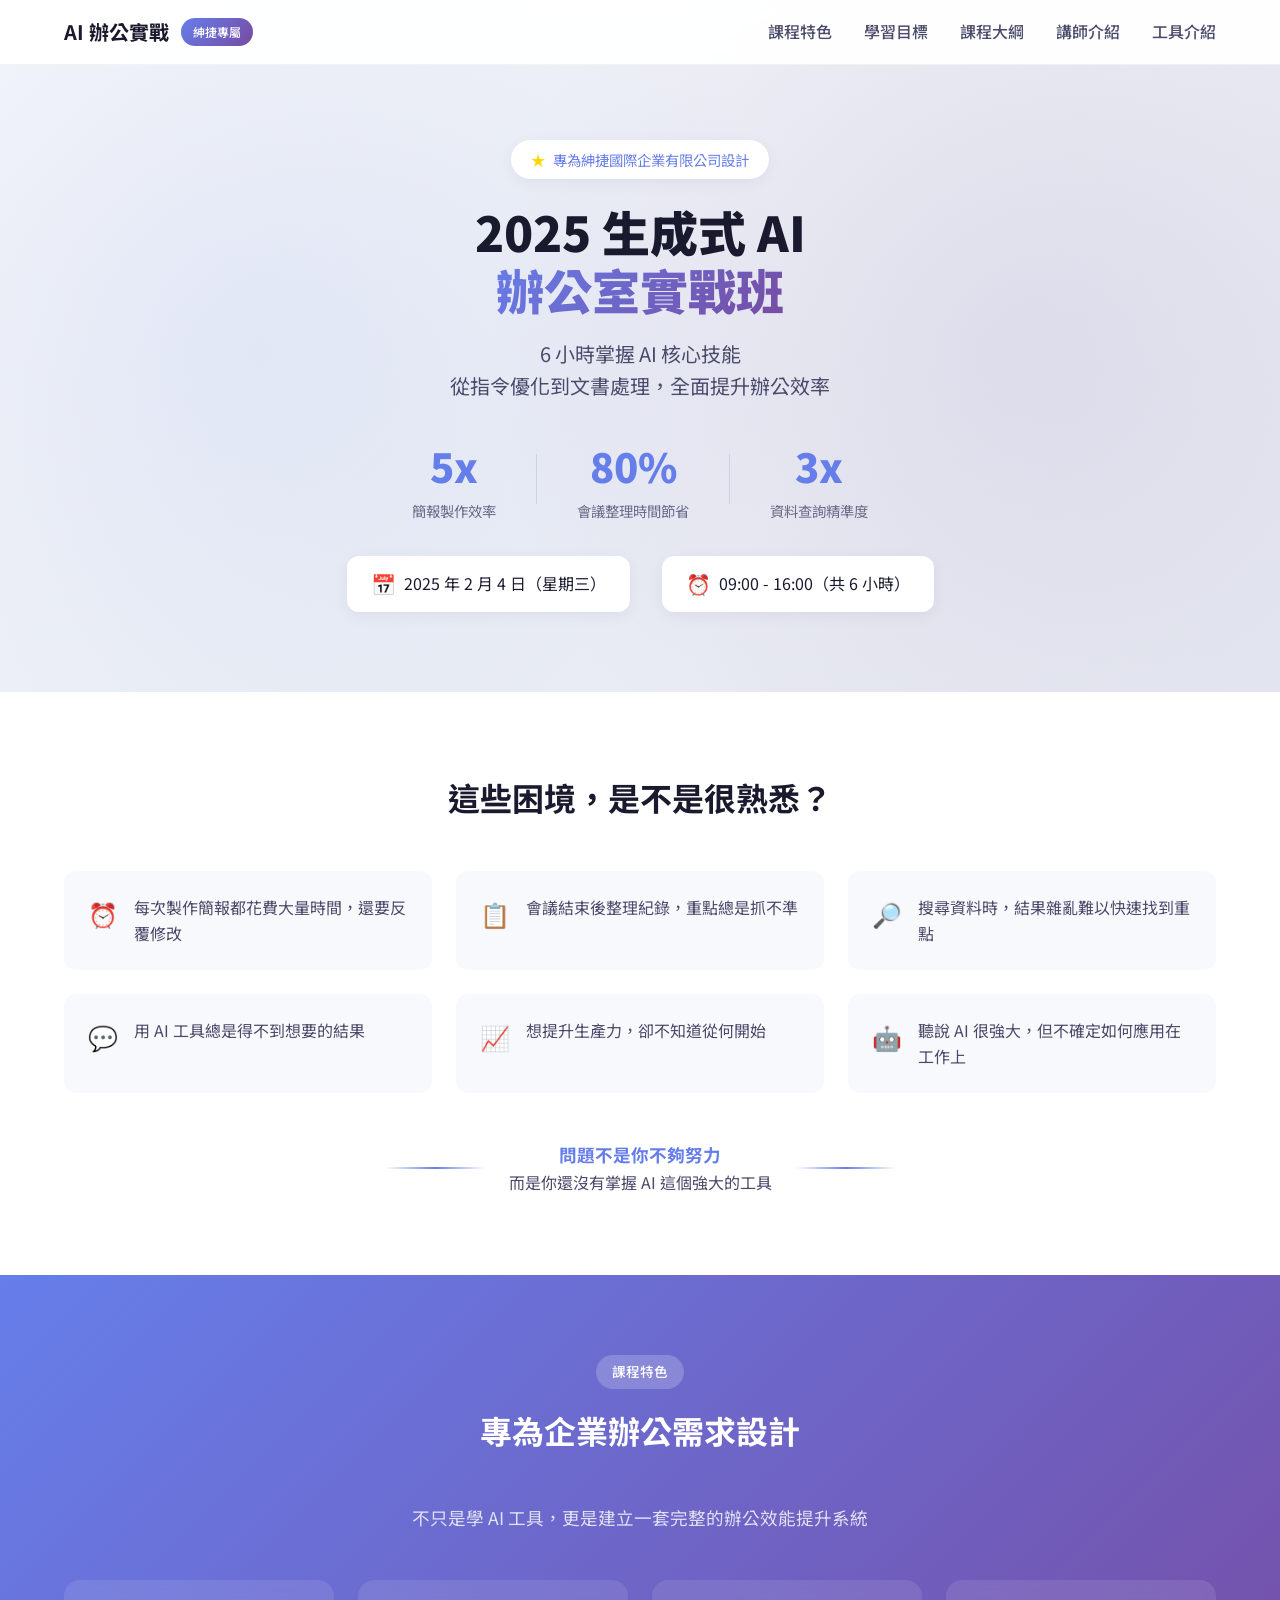
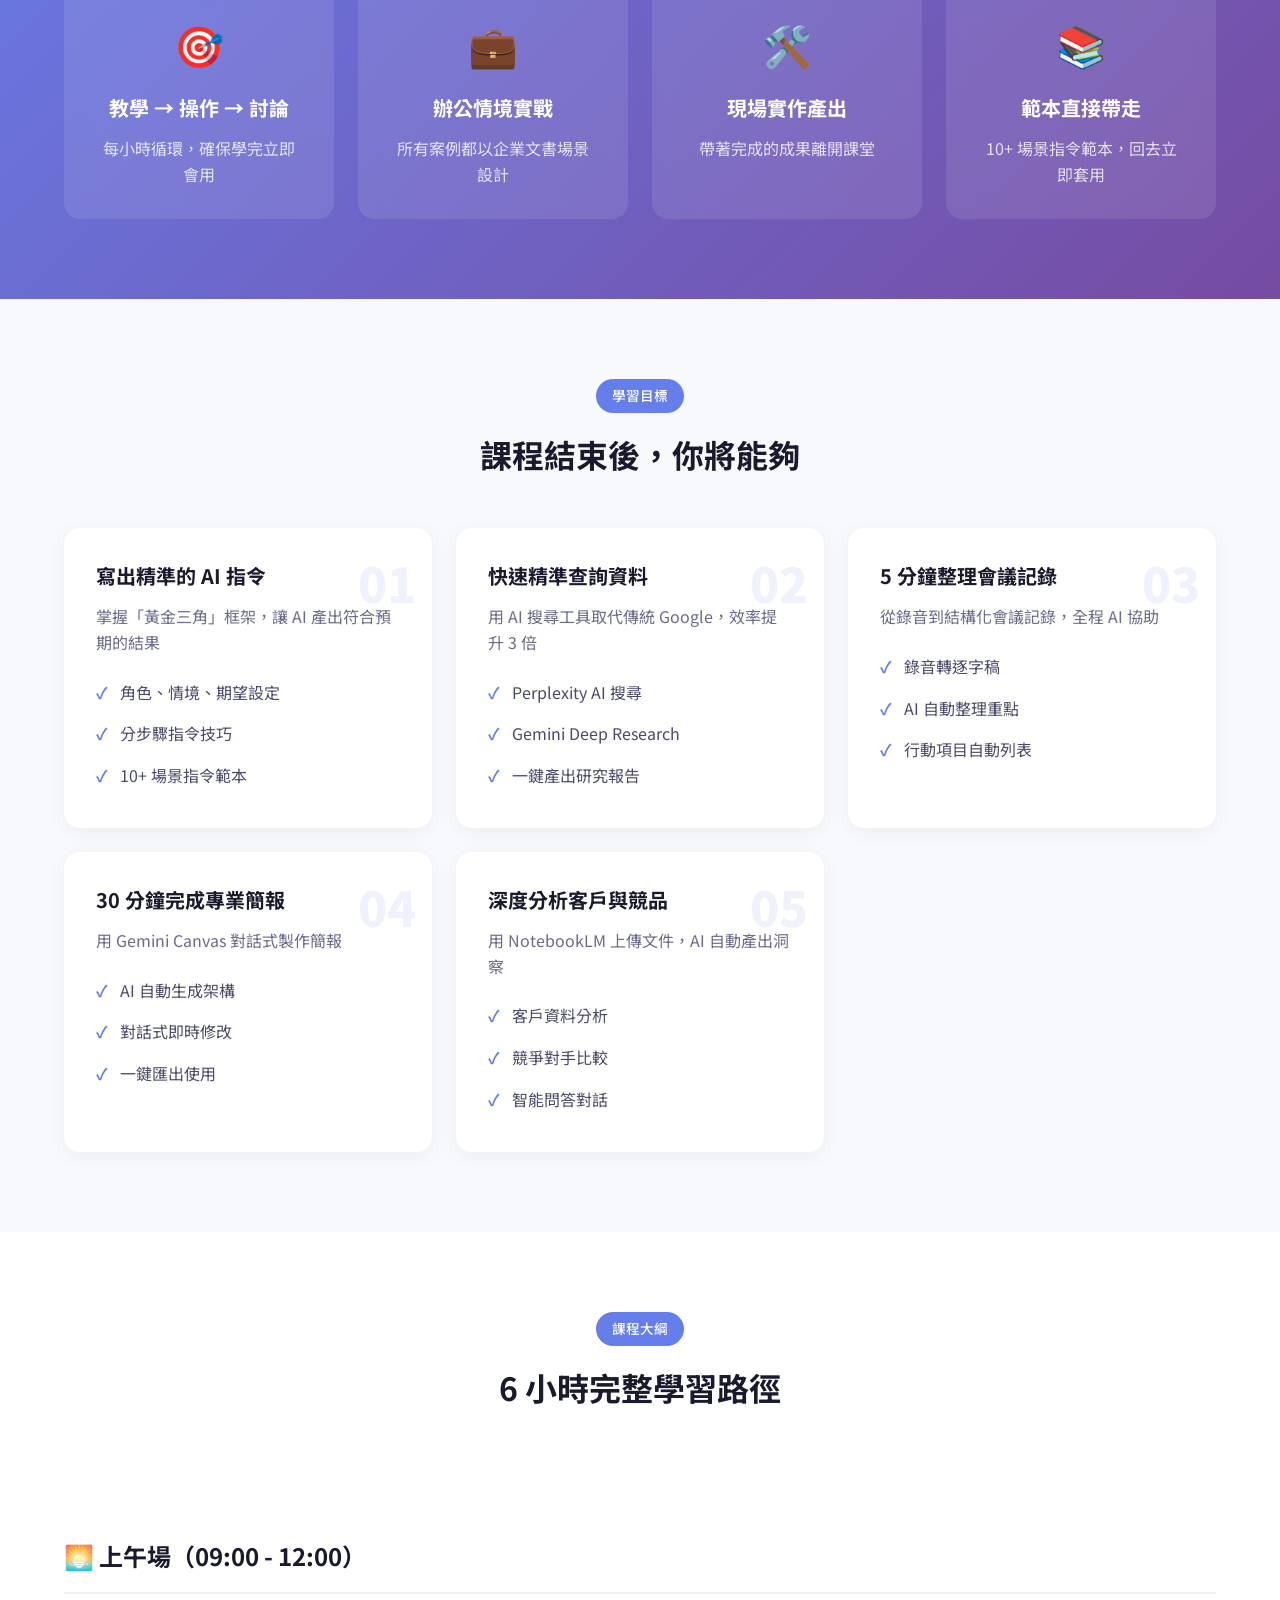
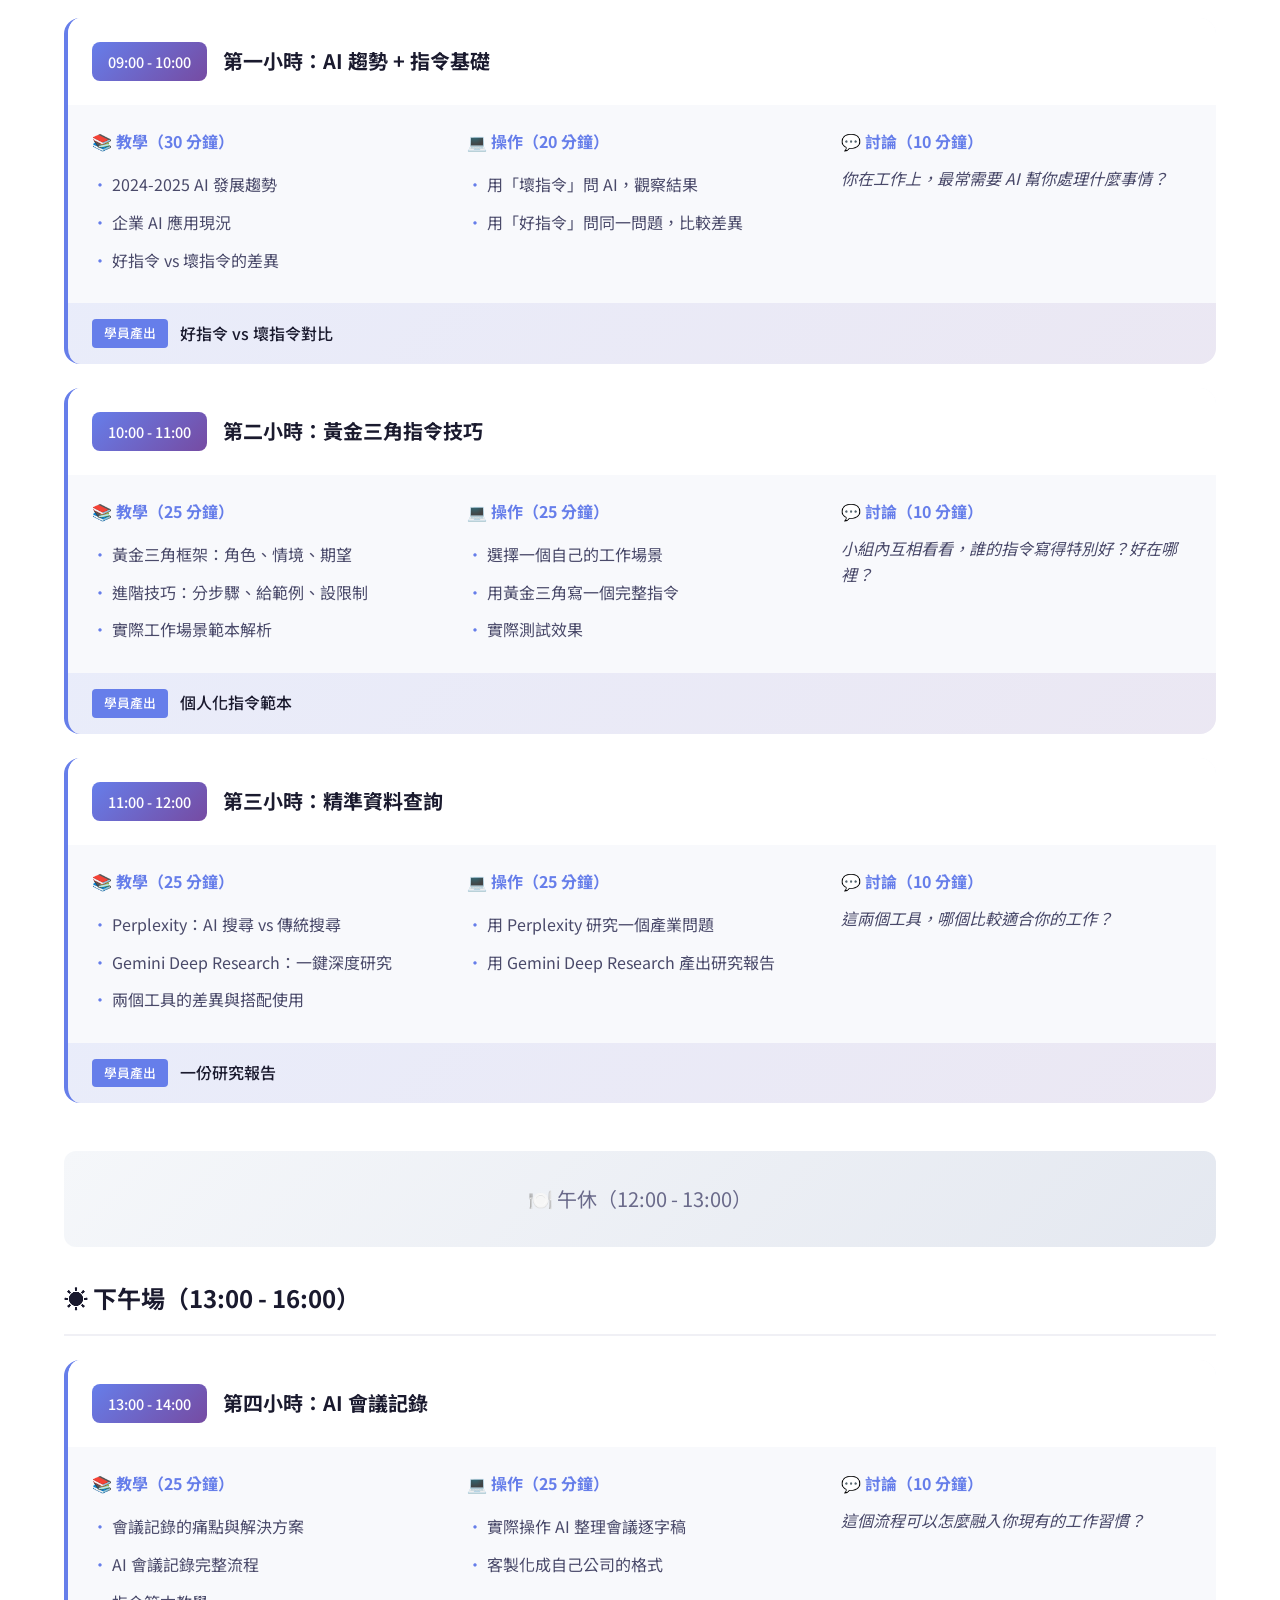
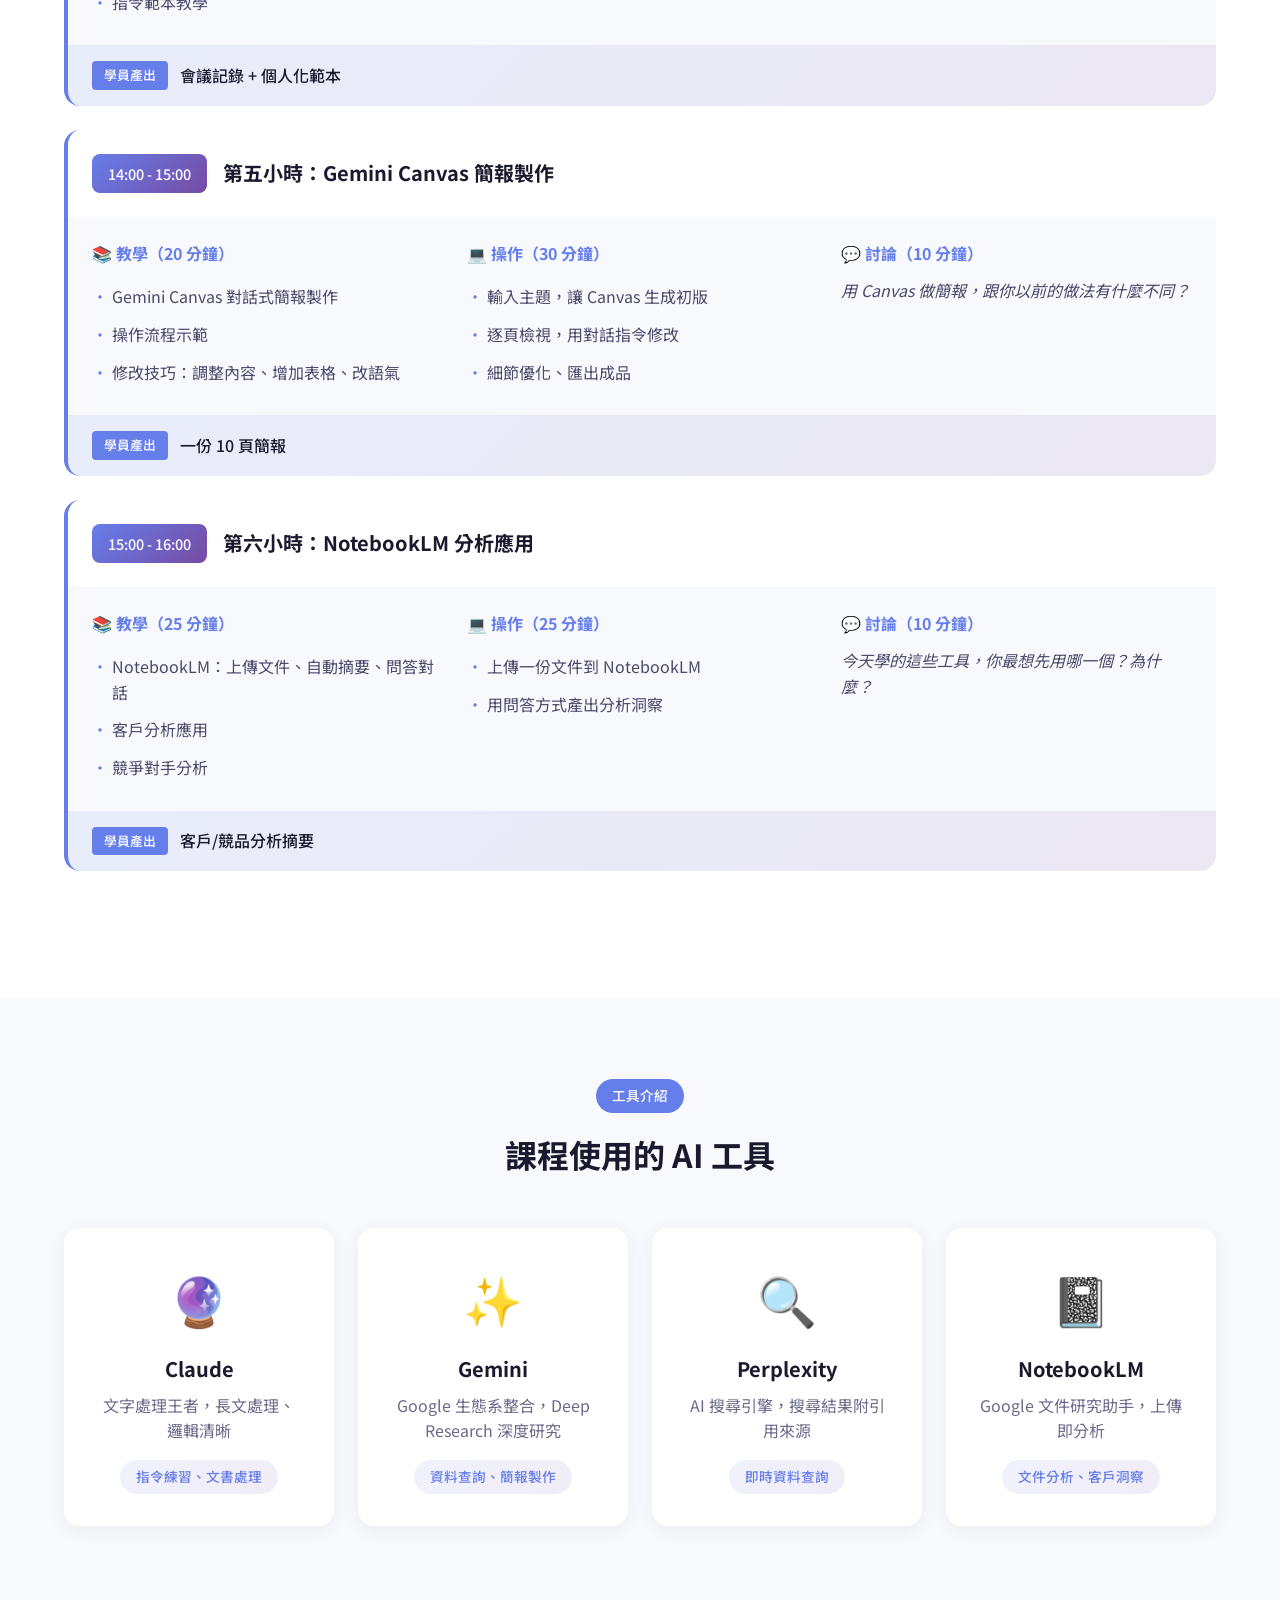
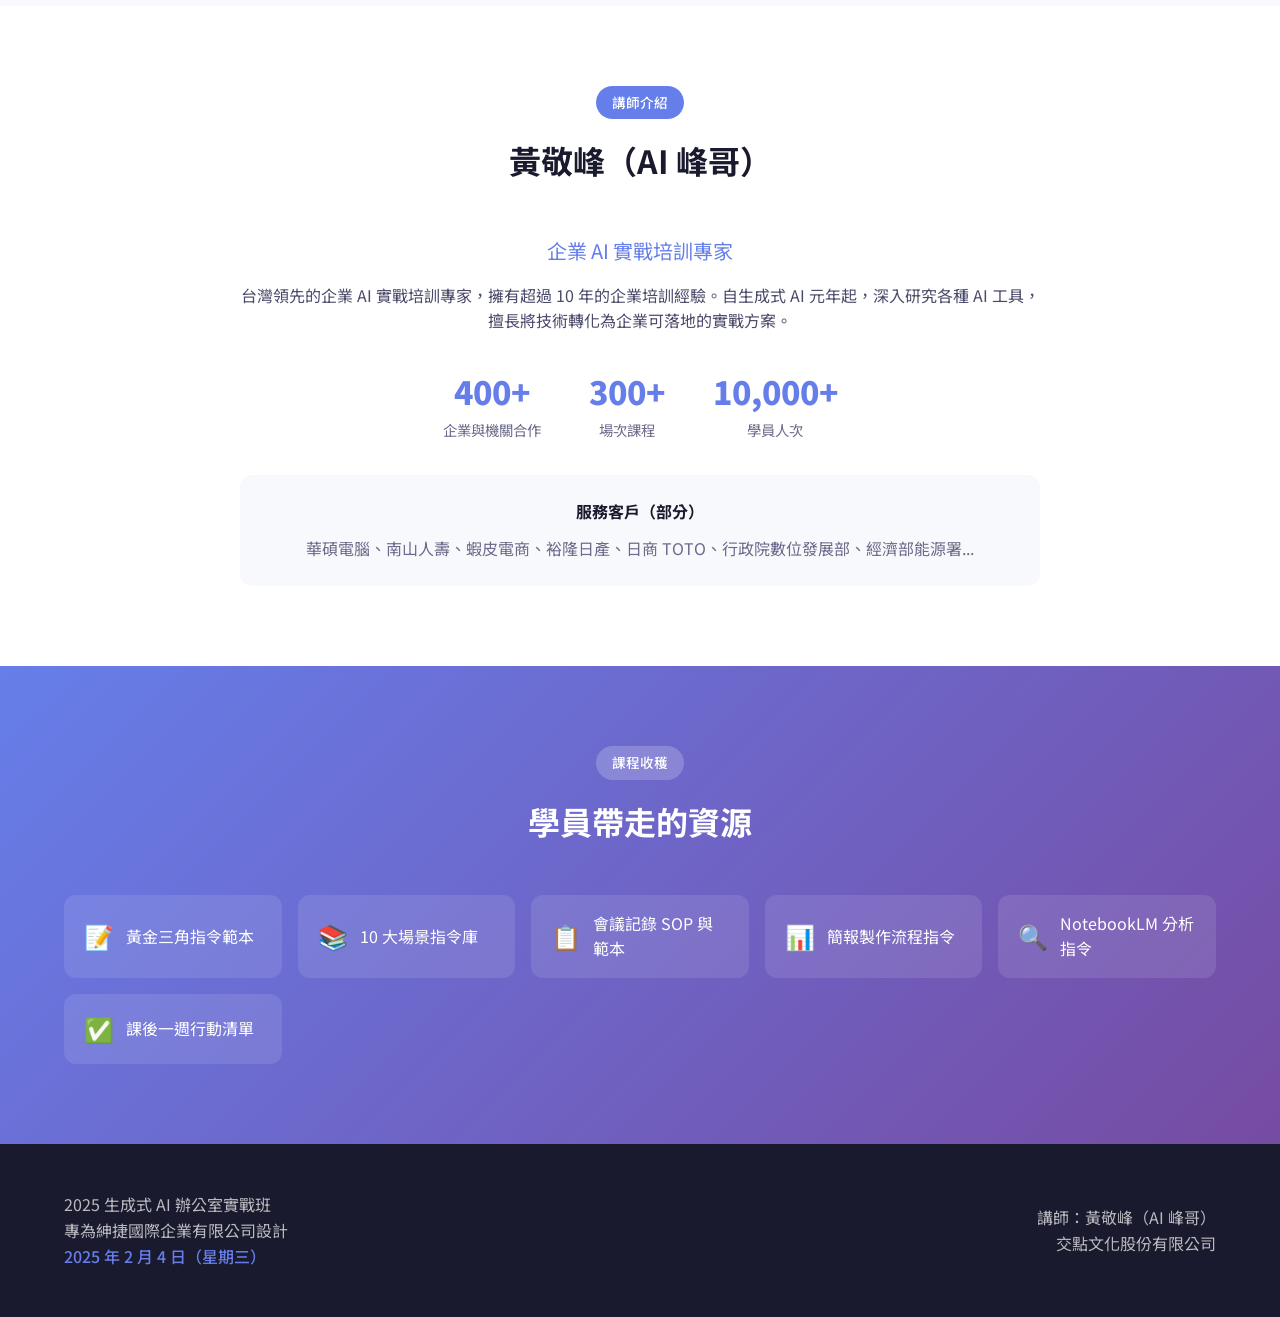
==== index.html @ e9a7036a "Initial commit: 紳捷國際 AI 辦公室實戰班課程網站" ====
<!DOCTYPE html>
<html lang="zh-TW">
<head>
    <meta charset="UTF-8">
    <meta name="viewport" content="width=device-width, initial-scale=1.0">
    <title>2025 生成式 AI 辦公室實戰班 | 紳捷國際企業有限公司</title>
    <link rel="stylesheet" href="css/style.css">
    <link rel="preconnect" href="https://fonts.googleapis.com">
    <link rel="preconnect" href="https://fonts.gstatic.com" crossorigin>
    <link href="https://fonts.googleapis.com/css2?family=Noto+Sans+TC:wght@300;400;500;700;900&display=swap" rel="stylesheet">
</head>
<body>
    <!-- Navigation -->
    <nav class="navbar">
        <div class="nav-container">
            <div class="nav-logo">
                <span class="logo-text">AI 辦公實戰</span>
                <span class="logo-badge">紳捷專屬</span>
            </div>
            <ul class="nav-menu">
                <li><a href="#features">課程特色</a></li>
                <li><a href="#objectives">學習目標</a></li>
                <li><a href="#curriculum">課程大綱</a></li>
                <li><a href="#instructor">講師介紹</a></li>
                <li><a href="#tools">工具介紹</a></li>
            </ul>
            <div class="hamburger">
                <span></span>
                <span></span>
                <span></span>
            </div>
        </div>
    </nav>

    <!-- Hero Section -->
    <section class="hero">
        <div class="hero-bg-pattern"></div>
        <div class="hero-container">
            <div class="hero-badge">
                <span class="badge-icon">★</span>
                <span>專為紳捷國際企業有限公司設計</span>
            </div>
            <h1 class="hero-title">
                2025 生成式 AI<br>
                <span class="gradient-text">辦公室實戰班</span>
            </h1>
            <p class="hero-subtitle">
                6 小時掌握 AI 核心技能<br>
                從指令優化到文書處理，全面提升辦公效率
            </p>
            <div class="hero-stats">
                <div class="stat-item">
                    <span class="stat-number">5x</span>
                    <span class="stat-label">簡報製作效率</span>
                </div>
                <div class="stat-divider"></div>
                <div class="stat-item">
                    <span class="stat-number">80%</span>
                    <span class="stat-label">會議整理時間節省</span>
                </div>
                <div class="stat-divider"></div>
                <div class="stat-item">
                    <span class="stat-number">3x</span>
                    <span class="stat-label">資料查詢精準度</span>
                </div>
            </div>
            <div class="hero-info">
                <div class="info-item">
                    <span class="info-icon">📅</span>
                    <span>2025 年 2 月 4 日（星期三）</span>
                </div>
                <div class="info-item">
                    <span class="info-icon">⏰</span>
                    <span>09:00 - 16:00（共 6 小時）</span>
                </div>
            </div>
        </div>
        <div class="hero-visual">
            <div class="floating-card">
                <div class="card-icon">📝</div>
                <div class="card-text">精準指令技巧</div>
            </div>
            <div class="floating-card">
                <div class="card-icon">🔍</div>
                <div class="card-text">AI 資料查詢</div>
            </div>
            <div class="floating-card">
                <div class="card-icon">📊</div>
                <div class="card-text">智能簡報製作</div>
            </div>
        </div>
    </section>

    <!-- Pain Points Section -->
    <section class="pain-points">
        <div class="container">
            <h2 class="section-title">這些困境，是不是很熟悉？</h2>
            <div class="pain-grid">
                <div class="pain-item">
                    <div class="pain-icon">⏰</div>
                    <p>每次製作簡報都花費大量時間，還要反覆修改</p>
                </div>
                <div class="pain-item">
                    <div class="pain-icon">📋</div>
                    <p>會議結束後整理紀錄，重點總是抓不準</p>
                </div>
                <div class="pain-item">
                    <div class="pain-icon">🔎</div>
                    <p>搜尋資料時，結果雜亂難以快速找到重點</p>
                </div>
                <div class="pain-item">
                    <div class="pain-icon">💬</div>
                    <p>用 AI 工具總是得不到想要的結果</p>
                </div>
                <div class="pain-item">
                    <div class="pain-icon">📈</div>
                    <p>想提升生產力，卻不知道從何開始</p>
                </div>
                <div class="pain-item">
                    <div class="pain-icon">🤖</div>
                    <p>聽說 AI 很強大，但不確定如何應用在工作上</p>
                </div>
            </div>
            <div class="solution-bridge">
                <div class="bridge-line"></div>
                <div class="bridge-text">
                    <span class="highlight">問題不是你不夠努力</span><br>
                    而是你還沒有掌握 AI 這個強大的工具
                </div>
                <div class="bridge-line"></div>
            </div>
        </div>
    </section>

    <!-- Features Section -->
    <section id="features" class="features">
        <div class="container">
            <div class="section-header">
                <span class="section-tag">課程特色</span>
                <h2 class="section-title">專為企業辦公需求設計</h2>
                <p class="section-desc">不只是學 AI 工具，更是建立一套完整的辦公效能提升系統</p>
            </div>
            <div class="features-grid">
                <div class="feature-card">
                    <div class="feature-icon">🎯</div>
                    <h3>教學 → 操作 → 討論</h3>
                    <p>每小時循環，確保學完立即會用</p>
                </div>
                <div class="feature-card">
                    <div class="feature-icon">💼</div>
                    <h3>辦公情境實戰</h3>
                    <p>所有案例都以企業文書場景設計</p>
                </div>
                <div class="feature-card">
                    <div class="feature-icon">🛠️</div>
                    <h3>現場實作產出</h3>
                    <p>帶著完成的成果離開課堂</p>
                </div>
                <div class="feature-card">
                    <div class="feature-icon">📚</div>
                    <h3>範本直接帶走</h3>
                    <p>10+ 場景指令範本，回去立即套用</p>
                </div>
            </div>
        </div>
    </section>

    <!-- Objectives Section -->
    <section id="objectives" class="objectives">
        <div class="container">
            <div class="section-header">
                <span class="section-tag">學習目標</span>
                <h2 class="section-title">課程結束後，你將能夠</h2>
            </div>
            <div class="objectives-grid">
                <div class="objective-card">
                    <div class="objective-number">01</div>
                    <div class="objective-content">
                        <h3>寫出精準的 AI 指令</h3>
                        <p>掌握「黃金三角」框架，讓 AI 產出符合預期的結果</p>
                        <ul class="objective-list">
                            <li>角色、情境、期望設定</li>
                            <li>分步驟指令技巧</li>
                            <li>10+ 場景指令範本</li>
                        </ul>
                    </div>
                </div>
                <div class="objective-card">
                    <div class="objective-number">02</div>
                    <div class="objective-content">
                        <h3>快速精準查詢資料</h3>
                        <p>用 AI 搜尋工具取代傳統 Google，效率提升 3 倍</p>
                        <ul class="objective-list">
                            <li>Perplexity AI 搜尋</li>
                            <li>Gemini Deep Research</li>
                            <li>一鍵產出研究報告</li>
                        </ul>
                    </div>
                </div>
                <div class="objective-card">
                    <div class="objective-number">03</div>
                    <div class="objective-content">
                        <h3>5 分鐘整理會議記錄</h3>
                        <p>從錄音到結構化會議記錄，全程 AI 協助</p>
                        <ul class="objective-list">
                            <li>錄音轉逐字稿</li>
                            <li>AI 自動整理重點</li>
                            <li>行動項目自動列表</li>
                        </ul>
                    </div>
                </div>
                <div class="objective-card">
                    <div class="objective-number">04</div>
                    <div class="objective-content">
                        <h3>30 分鐘完成專業簡報</h3>
                        <p>用 Gemini Canvas 對話式製作簡報</p>
                        <ul class="objective-list">
                            <li>AI 自動生成架構</li>
                            <li>對話式即時修改</li>
                            <li>一鍵匯出使用</li>
                        </ul>
                    </div>
                </div>
                <div class="objective-card">
                    <div class="objective-number">05</div>
                    <div class="objective-content">
                        <h3>深度分析客戶與競品</h3>
                        <p>用 NotebookLM 上傳文件，AI 自動產出洞察</p>
                        <ul class="objective-list">
                            <li>客戶資料分析</li>
                            <li>競爭對手比較</li>
                            <li>智能問答對話</li>
                        </ul>
                    </div>
                </div>
            </div>
        </div>
    </section>

    <!-- Curriculum Section -->
    <section id="curriculum" class="curriculum">
        <div class="container">
            <div class="section-header">
                <span class="section-tag">課程大綱</span>
                <h2 class="section-title">6 小時完整學習路徑</h2>
                <p class="section-desc">每小時節奏：教學（20-30 分）→ 操作（20-30 分）→ 討論（10 分）</p>
            </div>

            <div class="schedule-section">
                <h3 class="schedule-title">🌅 上午場（09:00 - 12:00）</h3>

                <div class="curriculum-card">
                    <div class="card-header">
                        <span class="time-badge">09:00 - 10:00</span>
                        <h4>第一小時：AI 趨勢 + 指令基礎</h4>
                    </div>
                    <div class="card-content">
                        <div class="content-section">
                            <h5>📚 教學（30 分鐘）</h5>
                            <ul>
                                <li>2024-2025 AI 發展趨勢</li>
                                <li>企業 AI 應用現況</li>
                                <li>好指令 vs 壞指令的差異</li>
                            </ul>
                        </div>
                        <div class="content-section">
                            <h5>💻 操作（20 分鐘）</h5>
                            <ul>
                                <li>用「壞指令」問 AI，觀察結果</li>
                                <li>用「好指令」問同一問題，比較差異</li>
                            </ul>
                        </div>
                        <div class="content-section">
                            <h5>💬 討論（10 分鐘）</h5>
                            <p>你在工作上，最常需要 AI 幫你處理什麼事情？</p>
                        </div>
                    </div>
                    <div class="card-output">
                        <span class="output-label">學員產出</span>
                        <span class="output-text">好指令 vs 壞指令對比</span>
                    </div>
                </div>

                <div class="curriculum-card">
                    <div class="card-header">
                        <span class="time-badge">10:00 - 11:00</span>
                        <h4>第二小時：黃金三角指令技巧</h4>
                    </div>
                    <div class="card-content">
                        <div class="content-section">
                            <h5>📚 教學（25 分鐘）</h5>
                            <ul>
                                <li>黃金三角框架：角色、情境、期望</li>
                                <li>進階技巧：分步驟、給範例、設限制</li>
                                <li>實際工作場景範本解析</li>
                            </ul>
                        </div>
                        <div class="content-section">
                            <h5>💻 操作（25 分鐘）</h5>
                            <ul>
                                <li>選擇一個自己的工作場景</li>
                                <li>用黃金三角寫一個完整指令</li>
                                <li>實際測試效果</li>
                            </ul>
                        </div>
                        <div class="content-section">
                            <h5>💬 討論（10 分鐘）</h5>
                            <p>小組內互相看看，誰的指令寫得特別好？好在哪裡？</p>
                        </div>
                    </div>
                    <div class="card-output">
                        <span class="output-label">學員產出</span>
                        <span class="output-text">個人化指令範本</span>
                    </div>
                </div>

                <div class="curriculum-card">
                    <div class="card-header">
                        <span class="time-badge">11:00 - 12:00</span>
                        <h4>第三小時：精準資料查詢</h4>
                    </div>
                    <div class="card-content">
                        <div class="content-section">
                            <h5>📚 教學（25 分鐘）</h5>
                            <ul>
                                <li>Perplexity：AI 搜尋 vs 傳統搜尋</li>
                                <li>Gemini Deep Research：一鍵深度研究</li>
                                <li>兩個工具的差異與搭配使用</li>
                            </ul>
                        </div>
                        <div class="content-section">
                            <h5>💻 操作（25 分鐘）</h5>
                            <ul>
                                <li>用 Perplexity 研究一個產業問題</li>
                                <li>用 Gemini Deep Research 產出研究報告</li>
                            </ul>
                        </div>
                        <div class="content-section">
                            <h5>💬 討論（10 分鐘）</h5>
                            <p>這兩個工具，哪個比較適合你的工作？</p>
                        </div>
                    </div>
                    <div class="card-output">
                        <span class="output-label">學員產出</span>
                        <span class="output-text">一份研究報告</span>
                    </div>
                </div>
            </div>

            <div class="lunch-break">
                <span>🍽️ 午休（12:00 - 13:00）</span>
            </div>

            <div class="schedule-section">
                <h3 class="schedule-title">☀️ 下午場（13:00 - 16:00）</h3>

                <div class="curriculum-card">
                    <div class="card-header">
                        <span class="time-badge">13:00 - 14:00</span>
                        <h4>第四小時：AI 會議記錄</h4>
                    </div>
                    <div class="card-content">
                        <div class="content-section">
                            <h5>📚 教學（25 分鐘）</h5>
                            <ul>
                                <li>會議記錄的痛點與解決方案</li>
                                <li>AI 會議記錄完整流程</li>
                                <li>指令範本教學</li>
                            </ul>
                        </div>
                        <div class="content-section">
                            <h5>💻 操作（25 分鐘）</h5>
                            <ul>
                                <li>實際操作 AI 整理會議逐字稿</li>
                                <li>客製化成自己公司的格式</li>
                            </ul>
                        </div>
                        <div class="content-section">
                            <h5>💬 討論（10 分鐘）</h5>
                            <p>這個流程可以怎麼融入你現有的工作習慣？</p>
                        </div>
                    </div>
                    <div class="card-output">
                        <span class="output-label">學員產出</span>
                        <span class="output-text">會議記錄 + 個人化範本</span>
                    </div>
                </div>

                <div class="curriculum-card">
                    <div class="card-header">
                        <span class="time-badge">14:00 - 15:00</span>
                        <h4>第五小時：Gemini Canvas 簡報製作</h4>
                    </div>
                    <div class="card-content">
                        <div class="content-section">
                            <h5>📚 教學（20 分鐘）</h5>
                            <ul>
                                <li>Gemini Canvas 對話式簡報製作</li>
                                <li>操作流程示範</li>
                                <li>修改技巧：調整內容、增加表格、改語氣</li>
                            </ul>
                        </div>
                        <div class="content-section">
                            <h5>💻 操作（30 分鐘）</h5>
                            <ul>
                                <li>輸入主題，讓 Canvas 生成初版</li>
                                <li>逐頁檢視，用對話指令修改</li>
                                <li>細節優化、匯出成品</li>
                            </ul>
                        </div>
                        <div class="content-section">
                            <h5>💬 討論（10 分鐘）</h5>
                            <p>用 Canvas 做簡報，跟你以前的做法有什麼不同？</p>
                        </div>
                    </div>
                    <div class="card-output">
                        <span class="output-label">學員產出</span>
                        <span class="output-text">一份 10 頁簡報</span>
                    </div>
                </div>

                <div class="curriculum-card">
                    <div class="card-header">
                        <span class="time-badge">15:00 - 16:00</span>
                        <h4>第六小時：NotebookLM 分析應用</h4>
                    </div>
                    <div class="card-content">
                        <div class="content-section">
                            <h5>📚 教學（25 分鐘）</h5>
                            <ul>
                                <li>NotebookLM：上傳文件、自動摘要、問答對話</li>
                                <li>客戶分析應用</li>
                                <li>競爭對手分析</li>
                            </ul>
                        </div>
                        <div class="content-section">
                            <h5>💻 操作（25 分鐘）</h5>
                            <ul>
                                <li>上傳一份文件到 NotebookLM</li>
                                <li>用問答方式產出分析洞察</li>
                            </ul>
                        </div>
                        <div class="content-section">
                            <h5>💬 討論（10 分鐘）</h5>
                            <p>今天學的這些工具，你最想先用哪一個？為什麼？</p>
                        </div>
                    </div>
                    <div class="card-output">
                        <span class="output-label">學員產出</span>
                        <span class="output-text">客戶/競品分析摘要</span>
                    </div>
                </div>
            </div>
        </div>
    </section>

    <!-- Tools Section -->
    <section id="tools" class="tools">
        <div class="container">
            <div class="section-header">
                <span class="section-tag">工具介紹</span>
                <h2 class="section-title">課程使用的 AI 工具</h2>
            </div>
            <div class="tools-grid">
                <div class="tool-card">
                    <div class="tool-logo">🔮</div>
                    <h3>Claude</h3>
                    <p>文字處理王者，長文處理、邏輯清晰</p>
                    <span class="tool-use">指令練習、文書處理</span>
                </div>
                <div class="tool-card">
                    <div class="tool-logo">✨</div>
                    <h3>Gemini</h3>
                    <p>Google 生態系整合，Deep Research 深度研究</p>
                    <span class="tool-use">資料查詢、簡報製作</span>
                </div>
                <div class="tool-card">
                    <div class="tool-logo">🔍</div>
                    <h3>Perplexity</h3>
                    <p>AI 搜尋引擎，搜尋結果附引用來源</p>
                    <span class="tool-use">即時資料查詢</span>
                </div>
                <div class="tool-card">
                    <div class="tool-logo">📓</div>
                    <h3>NotebookLM</h3>
                    <p>Google 文件研究助手，上傳即分析</p>
                    <span class="tool-use">文件分析、客戶洞察</span>
                </div>
            </div>
        </div>
    </section>

    <!-- Instructor Section -->
    <section id="instructor" class="instructor">
        <div class="container">
            <div class="section-header">
                <span class="section-tag">講師介紹</span>
                <h2 class="section-title">黃敬峰（AI 峰哥）</h2>
            </div>
            <div class="instructor-content">
                <div class="instructor-info">
                    <p class="instructor-title">企業 AI 實戰培訓專家</p>
                    <p class="instructor-bio">
                        台灣領先的企業 AI 實戰培訓專家，擁有超過 10 年的企業培訓經驗。自生成式 AI 元年起，深入研究各種 AI 工具，擅長將技術轉化為企業可落地的實戰方案。
                    </p>
                    <div class="instructor-stats">
                        <div class="stat">
                            <span class="stat-number">400+</span>
                            <span class="stat-label">企業與機關合作</span>
                        </div>
                        <div class="stat">
                            <span class="stat-number">300+</span>
                            <span class="stat-label">場次課程</span>
                        </div>
                        <div class="stat">
                            <span class="stat-number">10,000+</span>
                            <span class="stat-label">學員人次</span>
                        </div>
                    </div>
                    <div class="instructor-clients">
                        <h4>服務客戶（部分）</h4>
                        <p>華碩電腦、南山人壽、蝦皮電商、裕隆日產、日商 TOTO、行政院數位發展部、經濟部能源署...</p>
                    </div>
                </div>
            </div>
        </div>
    </section>

    <!-- Takeaways Section -->
    <section class="takeaways">
        <div class="container">
            <div class="section-header">
                <span class="section-tag">課程收穫</span>
                <h2 class="section-title">學員帶走的資源</h2>
            </div>
            <div class="takeaways-grid">
                <div class="takeaway-item">
                    <span class="takeaway-icon">📝</span>
                    <span>黃金三角指令範本</span>
                </div>
                <div class="takeaway-item">
                    <span class="takeaway-icon">📚</span>
                    <span>10 大場景指令庫</span>
                </div>
                <div class="takeaway-item">
                    <span class="takeaway-icon">📋</span>
                    <span>會議記錄 SOP 與範本</span>
                </div>
                <div class="takeaway-item">
                    <span class="takeaway-icon">📊</span>
                    <span>簡報製作流程指令</span>
                </div>
                <div class="takeaway-item">
                    <span class="takeaway-icon">🔍</span>
                    <span>NotebookLM 分析指令</span>
                </div>
                <div class="takeaway-item">
                    <span class="takeaway-icon">✅</span>
                    <span>課後一週行動清單</span>
                </div>
            </div>
        </div>
    </section>

    <!-- Footer -->
    <footer class="footer">
        <div class="container">
            <div class="footer-content">
                <p>2025 生成式 AI 辦公室實戰班</p>
                <p>專為紳捷國際企業有限公司設計</p>
                <p class="footer-date">2025 年 2 月 4 日（星期三）</p>
            </div>
            <div class="footer-instructor">
                <p>講師：黃敬峰（AI 峰哥）</p>
                <p>交點文化股份有限公司</p>
            </div>
        </div>
    </footer>

    <script src="js/main.js"></script>
</body>
</html>
---- css/style.css ----
/* Reset & Base */
* {
    margin: 0;
    padding: 0;
    box-sizing: border-box;
}

html {
    scroll-behavior: smooth;
}

body {
    font-family: 'Noto Sans TC', sans-serif;
    line-height: 1.6;
    color: #1a1a2e;
    background: #ffffff;
}

.container {
    max-width: 1200px;
    margin: 0 auto;
    padding: 0 24px;
}

/* Navigation */
.navbar {
    position: fixed;
    top: 0;
    left: 0;
    right: 0;
    background: rgba(255, 255, 255, 0.95);
    backdrop-filter: blur(10px);
    z-index: 1000;
    border-bottom: 1px solid rgba(0, 0, 0, 0.05);
}

.nav-container {
    max-width: 1200px;
    margin: 0 auto;
    padding: 16px 24px;
    display: flex;
    justify-content: space-between;
    align-items: center;
}

.nav-logo {
    display: flex;
    align-items: center;
    gap: 12px;
}

.logo-text {
    font-size: 1.25rem;
    font-weight: 700;
    color: #1a1a2e;
}

.logo-badge {
    background: linear-gradient(135deg, #667eea 0%, #764ba2 100%);
    color: white;
    padding: 4px 12px;
    border-radius: 20px;
    font-size: 0.75rem;
    font-weight: 500;
}

.nav-menu {
    display: flex;
    list-style: none;
    gap: 32px;
}

.nav-menu a {
    text-decoration: none;
    color: #4a4a6a;
    font-weight: 500;
    transition: color 0.3s;
}

.nav-menu a:hover {
    color: #667eea;
}

.hamburger {
    display: none;
    flex-direction: column;
    gap: 5px;
    cursor: pointer;
}

.hamburger span {
    width: 25px;
    height: 2px;
    background: #1a1a2e;
}

/* Hero Section */
.hero {
    padding: 140px 24px 80px;
    background: linear-gradient(135deg, #f5f7fa 0%, #e4e8f0 100%);
    position: relative;
    overflow: hidden;
}

.hero-bg-pattern {
    position: absolute;
    top: 0;
    left: 0;
    right: 0;
    bottom: 0;
    background-image: radial-gradient(circle at 20% 50%, rgba(102, 126, 234, 0.1) 0%, transparent 50%),
                      radial-gradient(circle at 80% 50%, rgba(118, 75, 162, 0.1) 0%, transparent 50%);
}

.hero-container {
    max-width: 1200px;
    margin: 0 auto;
    text-align: center;
    position: relative;
    z-index: 1;
}

.hero-badge {
    display: inline-flex;
    align-items: center;
    gap: 8px;
    background: white;
    padding: 8px 20px;
    border-radius: 30px;
    font-size: 0.9rem;
    color: #667eea;
    box-shadow: 0 4px 15px rgba(0, 0, 0, 0.05);
    margin-bottom: 24px;
}

.badge-icon {
    color: #ffd700;
}

.hero-title {
    font-size: 3rem;
    font-weight: 900;
    line-height: 1.2;
    margin-bottom: 20px;
    color: #1a1a2e;
}

.gradient-text {
    background: linear-gradient(135deg, #667eea 0%, #764ba2 100%);
    -webkit-background-clip: text;
    -webkit-text-fill-color: transparent;
    background-clip: text;
}

.hero-subtitle {
    font-size: 1.25rem;
    color: #4a4a6a;
    margin-bottom: 32px;
}

.hero-stats {
    display: flex;
    justify-content: center;
    align-items: center;
    gap: 40px;
    margin-bottom: 32px;
    flex-wrap: wrap;
}

.stat-item {
    text-align: center;
}

.stat-number {
    display: block;
    font-size: 2.5rem;
    font-weight: 900;
    color: #667eea;
}

.stat-label {
    font-size: 0.9rem;
    color: #6a6a8a;
}

.stat-divider {
    width: 1px;
    height: 50px;
    background: #d0d0e0;
}

.hero-info {
    display: flex;
    justify-content: center;
    gap: 32px;
    flex-wrap: wrap;
}

.info-item {
    display: flex;
    align-items: center;
    gap: 8px;
    background: white;
    padding: 12px 24px;
    border-radius: 12px;
    box-shadow: 0 4px 15px rgba(0, 0, 0, 0.05);
}

.info-icon {
    font-size: 1.25rem;
}

.hero-visual {
    display: none;
}

/* Pain Points Section */
.pain-points {
    padding: 80px 24px;
    background: #ffffff;
}

.section-title {
    font-size: 2rem;
    font-weight: 700;
    text-align: center;
    margin-bottom: 48px;
    color: #1a1a2e;
}

.pain-grid {
    display: grid;
    grid-template-columns: repeat(auto-fit, minmax(300px, 1fr));
    gap: 24px;
    margin-bottom: 48px;
}

.pain-item {
    display: flex;
    align-items: flex-start;
    gap: 16px;
    padding: 24px;
    background: #f8f9fc;
    border-radius: 12px;
    transition: transform 0.3s;
}

.pain-item:hover {
    transform: translateY(-4px);
}

.pain-icon {
    font-size: 1.5rem;
    flex-shrink: 0;
}

.pain-item p {
    color: #4a4a6a;
}

.solution-bridge {
    display: flex;
    align-items: center;
    justify-content: center;
    gap: 24px;
    margin-top: 48px;
}

.bridge-line {
    flex: 1;
    max-width: 100px;
    height: 2px;
    background: linear-gradient(90deg, transparent, #667eea, transparent);
}

.bridge-text {
    text-align: center;
    color: #4a4a6a;
}

.bridge-text .highlight {
    color: #667eea;
    font-weight: 700;
    font-size: 1.1rem;
}

/* Features Section */
.features {
    padding: 80px 24px;
    background: linear-gradient(135deg, #667eea 0%, #764ba2 100%);
    color: white;
}

.features .section-tag {
    background: rgba(255, 255, 255, 0.2);
    color: white;
}

.features .section-title {
    color: white;
}

.section-header {
    text-align: center;
    margin-bottom: 48px;
}

.section-tag {
    display: inline-block;
    background: #667eea;
    color: white;
    padding: 6px 16px;
    border-radius: 20px;
    font-size: 0.85rem;
    font-weight: 500;
    margin-bottom: 16px;
}

.section-desc {
    color: rgba(255, 255, 255, 0.8);
    font-size: 1.1rem;
}

.features-grid {
    display: grid;
    grid-template-columns: repeat(auto-fit, minmax(250px, 1fr));
    gap: 24px;
}

.feature-card {
    background: rgba(255, 255, 255, 0.1);
    backdrop-filter: blur(10px);
    padding: 32px;
    border-radius: 16px;
    text-align: center;
    transition: transform 0.3s;
}

.feature-card:hover {
    transform: translateY(-8px);
}

.feature-icon {
    font-size: 2.5rem;
    margin-bottom: 16px;
}

.feature-card h3 {
    font-size: 1.25rem;
    margin-bottom: 12px;
}

.feature-card p {
    color: rgba(255, 255, 255, 0.8);
}

/* Objectives Section */
.objectives {
    padding: 80px 24px;
    background: #f8f9fc;
}

.objectives .section-tag {
    background: #667eea;
}

.objectives-grid {
    display: grid;
    grid-template-columns: repeat(auto-fit, minmax(350px, 1fr));
    gap: 24px;
}

.objective-card {
    background: white;
    border-radius: 16px;
    padding: 32px;
    box-shadow: 0 4px 20px rgba(0, 0, 0, 0.05);
    position: relative;
    overflow: hidden;
}

.objective-number {
    position: absolute;
    top: 16px;
    right: 16px;
    font-size: 3rem;
    font-weight: 900;
    color: rgba(102, 126, 234, 0.1);
}

.objective-content h3 {
    font-size: 1.25rem;
    color: #1a1a2e;
    margin-bottom: 12px;
}

.objective-content p {
    color: #6a6a8a;
    margin-bottom: 16px;
}

.objective-list {
    list-style: none;
}

.objective-list li {
    padding: 8px 0;
    padding-left: 24px;
    position: relative;
    color: #4a4a6a;
}

.objective-list li::before {
    content: "✓";
    position: absolute;
    left: 0;
    color: #667eea;
    font-weight: bold;
}

/* Curriculum Section */
.curriculum {
    padding: 80px 24px;
    background: #ffffff;
}

.curriculum .section-tag {
    background: #667eea;
}

.schedule-section {
    margin-bottom: 48px;
}

.schedule-title {
    font-size: 1.5rem;
    font-weight: 700;
    color: #1a1a2e;
    margin-bottom: 24px;
    padding-bottom: 16px;
    border-bottom: 2px solid #f0f0f5;
}

.curriculum-card {
    background: #f8f9fc;
    border-radius: 16px;
    margin-bottom: 24px;
    overflow: hidden;
    border-left: 4px solid #667eea;
}

.card-header {
    padding: 24px;
    background: white;
    display: flex;
    align-items: center;
    gap: 16px;
    flex-wrap: wrap;
}

.time-badge {
    background: linear-gradient(135deg, #667eea 0%, #764ba2 100%);
    color: white;
    padding: 8px 16px;
    border-radius: 8px;
    font-size: 0.9rem;
    font-weight: 500;
}

.card-header h4 {
    font-size: 1.25rem;
    color: #1a1a2e;
}

.card-content {
    padding: 24px;
    display: grid;
    grid-template-columns: repeat(auto-fit, minmax(250px, 1fr));
    gap: 24px;
}

.content-section h5 {
    font-size: 1rem;
    color: #667eea;
    margin-bottom: 12px;
}

.content-section ul {
    list-style: none;
}

.content-section ul li {
    padding: 6px 0;
    padding-left: 20px;
    position: relative;
    color: #4a4a6a;
}

.content-section ul li::before {
    content: "•";
    position: absolute;
    left: 0;
    color: #667eea;
}

.content-section p {
    color: #4a4a6a;
    font-style: italic;
}

.card-output {
    padding: 16px 24px;
    background: linear-gradient(135deg, rgba(102, 126, 234, 0.1) 0%, rgba(118, 75, 162, 0.1) 100%);
    display: flex;
    align-items: center;
    gap: 12px;
}

.output-label {
    background: #667eea;
    color: white;
    padding: 4px 12px;
    border-radius: 4px;
    font-size: 0.8rem;
    font-weight: 500;
}

.output-text {
    color: #1a1a2e;
    font-weight: 500;
}

.lunch-break {
    text-align: center;
    padding: 32px;
    background: linear-gradient(135deg, #f5f7fa 0%, #e4e8f0 100%);
    border-radius: 12px;
    margin: 32px 0;
}

.lunch-break span {
    font-size: 1.25rem;
    color: #6a6a8a;
}

/* Tools Section */
.tools {
    padding: 80px 24px;
    background: #f8f9fc;
}

.tools .section-tag {
    background: #667eea;
}

.tools-grid {
    display: grid;
    grid-template-columns: repeat(auto-fit, minmax(250px, 1fr));
    gap: 24px;
}

.tool-card {
    background: white;
    padding: 32px;
    border-radius: 16px;
    text-align: center;
    box-shadow: 0 4px 20px rgba(0, 0, 0, 0.05);
    transition: transform 0.3s;
}

.tool-card:hover {
    transform: translateY(-8px);
}

.tool-logo {
    font-size: 3rem;
    margin-bottom: 16px;
}

.tool-card h3 {
    font-size: 1.25rem;
    color: #1a1a2e;
    margin-bottom: 8px;
}

.tool-card p {
    color: #6a6a8a;
    margin-bottom: 16px;
}

.tool-use {
    display: inline-block;
    background: linear-gradient(135deg, rgba(102, 126, 234, 0.1) 0%, rgba(118, 75, 162, 0.1) 100%);
    color: #667eea;
    padding: 6px 16px;
    border-radius: 20px;
    font-size: 0.85rem;
    font-weight: 500;
}

/* Instructor Section */
.instructor {
    padding: 80px 24px;
    background: #ffffff;
}

.instructor .section-tag {
    background: #667eea;
}

.instructor-content {
    max-width: 800px;
    margin: 0 auto;
}

.instructor-title {
    font-size: 1.25rem;
    color: #667eea;
    margin-bottom: 16px;
    text-align: center;
}

.instructor-bio {
    color: #4a4a6a;
    text-align: center;
    margin-bottom: 32px;
}

.instructor-stats {
    display: flex;
    justify-content: center;
    gap: 48px;
    margin-bottom: 32px;
    flex-wrap: wrap;
}

.instructor-stats .stat {
    text-align: center;
}

.instructor-stats .stat-number {
    display: block;
    font-size: 2rem;
    font-weight: 900;
    color: #667eea;
}

.instructor-stats .stat-label {
    font-size: 0.9rem;
    color: #6a6a8a;
}

.instructor-clients {
    background: #f8f9fc;
    padding: 24px;
    border-radius: 12px;
    text-align: center;
}

.instructor-clients h4 {
    color: #1a1a2e;
    margin-bottom: 12px;
}

.instructor-clients p {
    color: #6a6a8a;
}

/* Takeaways Section */
.takeaways {
    padding: 80px 24px;
    background: linear-gradient(135deg, #667eea 0%, #764ba2 100%);
    color: white;
}

.takeaways .section-tag {
    background: rgba(255, 255, 255, 0.2);
    color: white;
}

.takeaways .section-title {
    color: white;
}

.takeaways-grid {
    display: grid;
    grid-template-columns: repeat(auto-fit, minmax(200px, 1fr));
    gap: 16px;
}

.takeaway-item {
    display: flex;
    align-items: center;
    gap: 12px;
    background: rgba(255, 255, 255, 0.1);
    padding: 16px 20px;
    border-radius: 12px;
}

.takeaway-icon {
    font-size: 1.5rem;
}

/* Footer */
.footer {
    padding: 48px 24px;
    background: #1a1a2e;
    color: white;
}

.footer .container {
    display: flex;
    justify-content: space-between;
    align-items: center;
    flex-wrap: wrap;
    gap: 24px;
}

.footer-content p {
    color: rgba(255, 255, 255, 0.7);
}

.footer-date {
    color: #667eea !important;
    font-weight: 500;
}

.footer-instructor p {
    color: rgba(255, 255, 255, 0.7);
    text-align: right;
}

/* Responsive */
@media (max-width: 768px) {
    .nav-menu {
        display: none;
    }

    .hamburger {
        display: flex;
    }

    .hero-title {
        font-size: 2rem;
    }

    .hero-stats {
        gap: 20px;
    }

    .stat-number {
        font-size: 1.75rem;
    }

    .stat-divider {
        display: none;
    }

    .section-title {
        font-size: 1.5rem;
    }

    .objectives-grid {
        grid-template-columns: 1fr;
    }

    .card-content {
        grid-template-columns: 1fr;
    }

    .footer .container {
        flex-direction: column;
        text-align: center;
    }

    .footer-instructor p {
        text-align: center;
    }
}
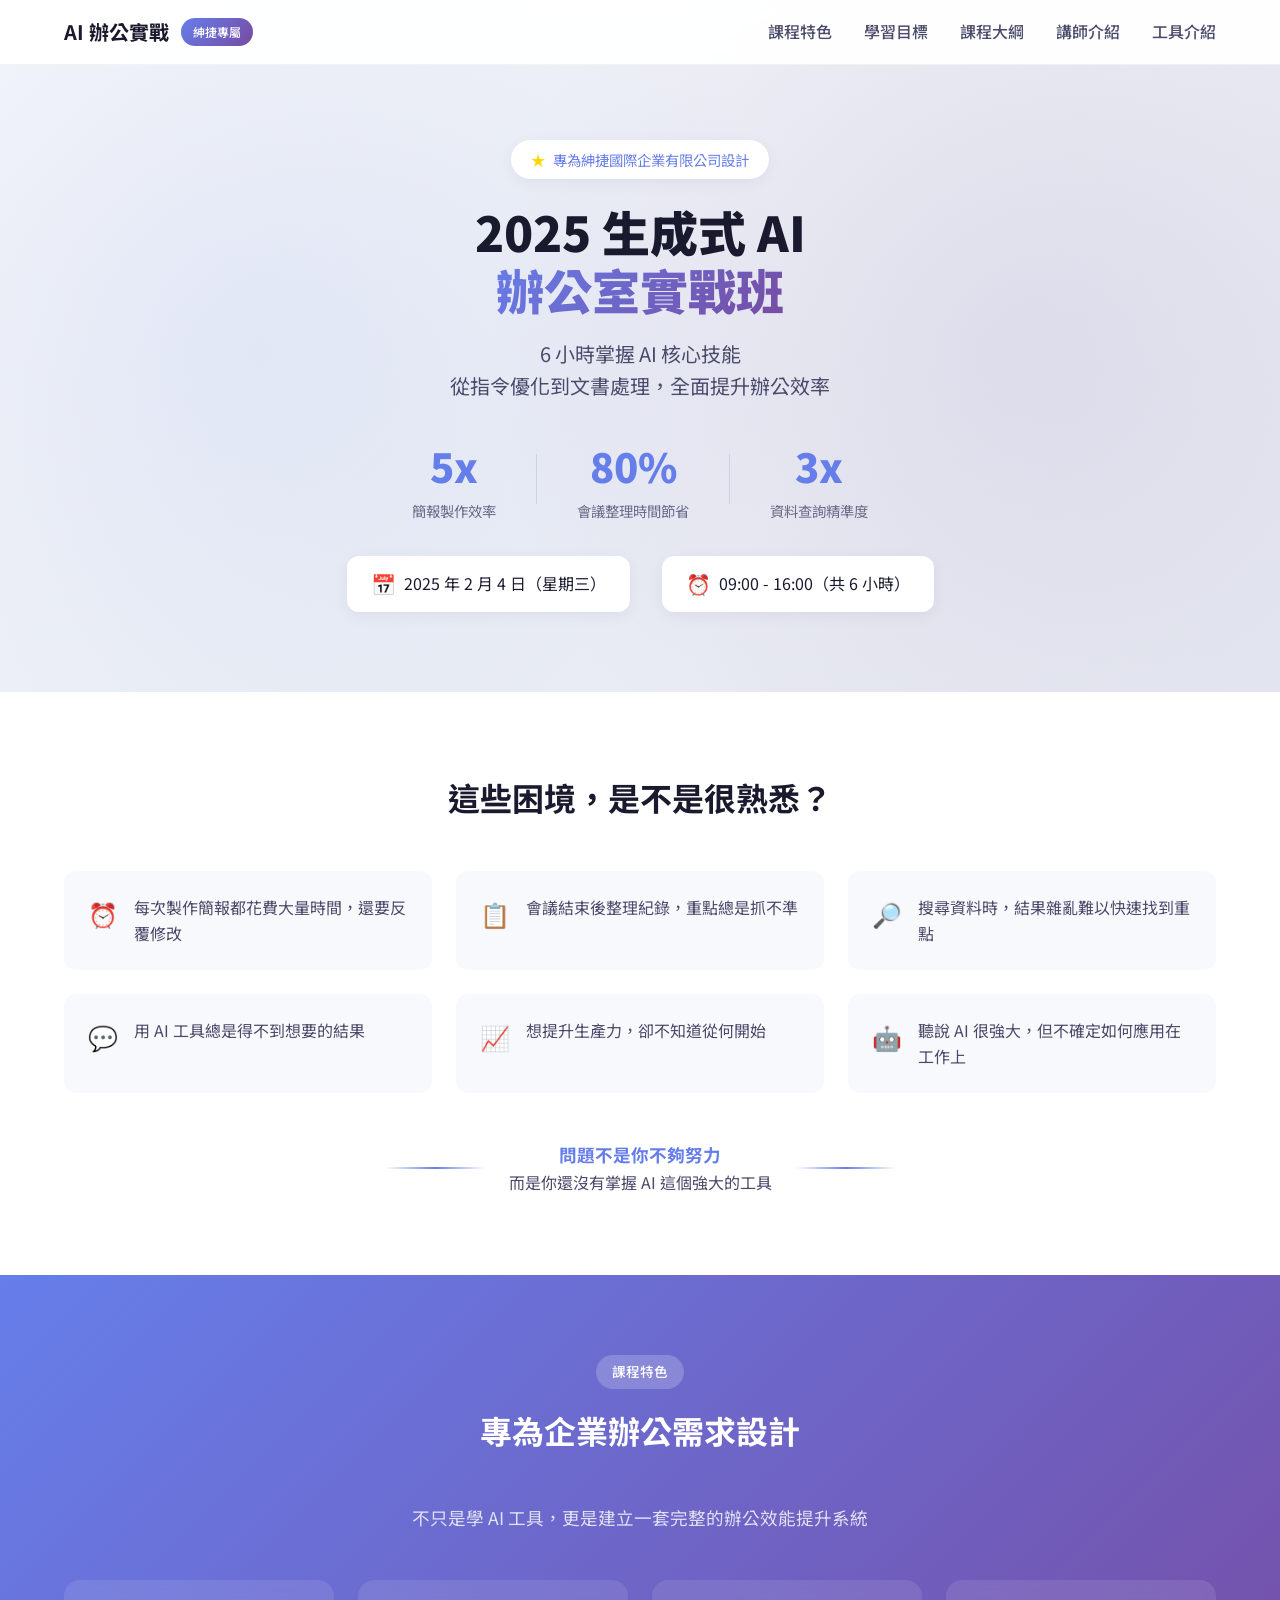
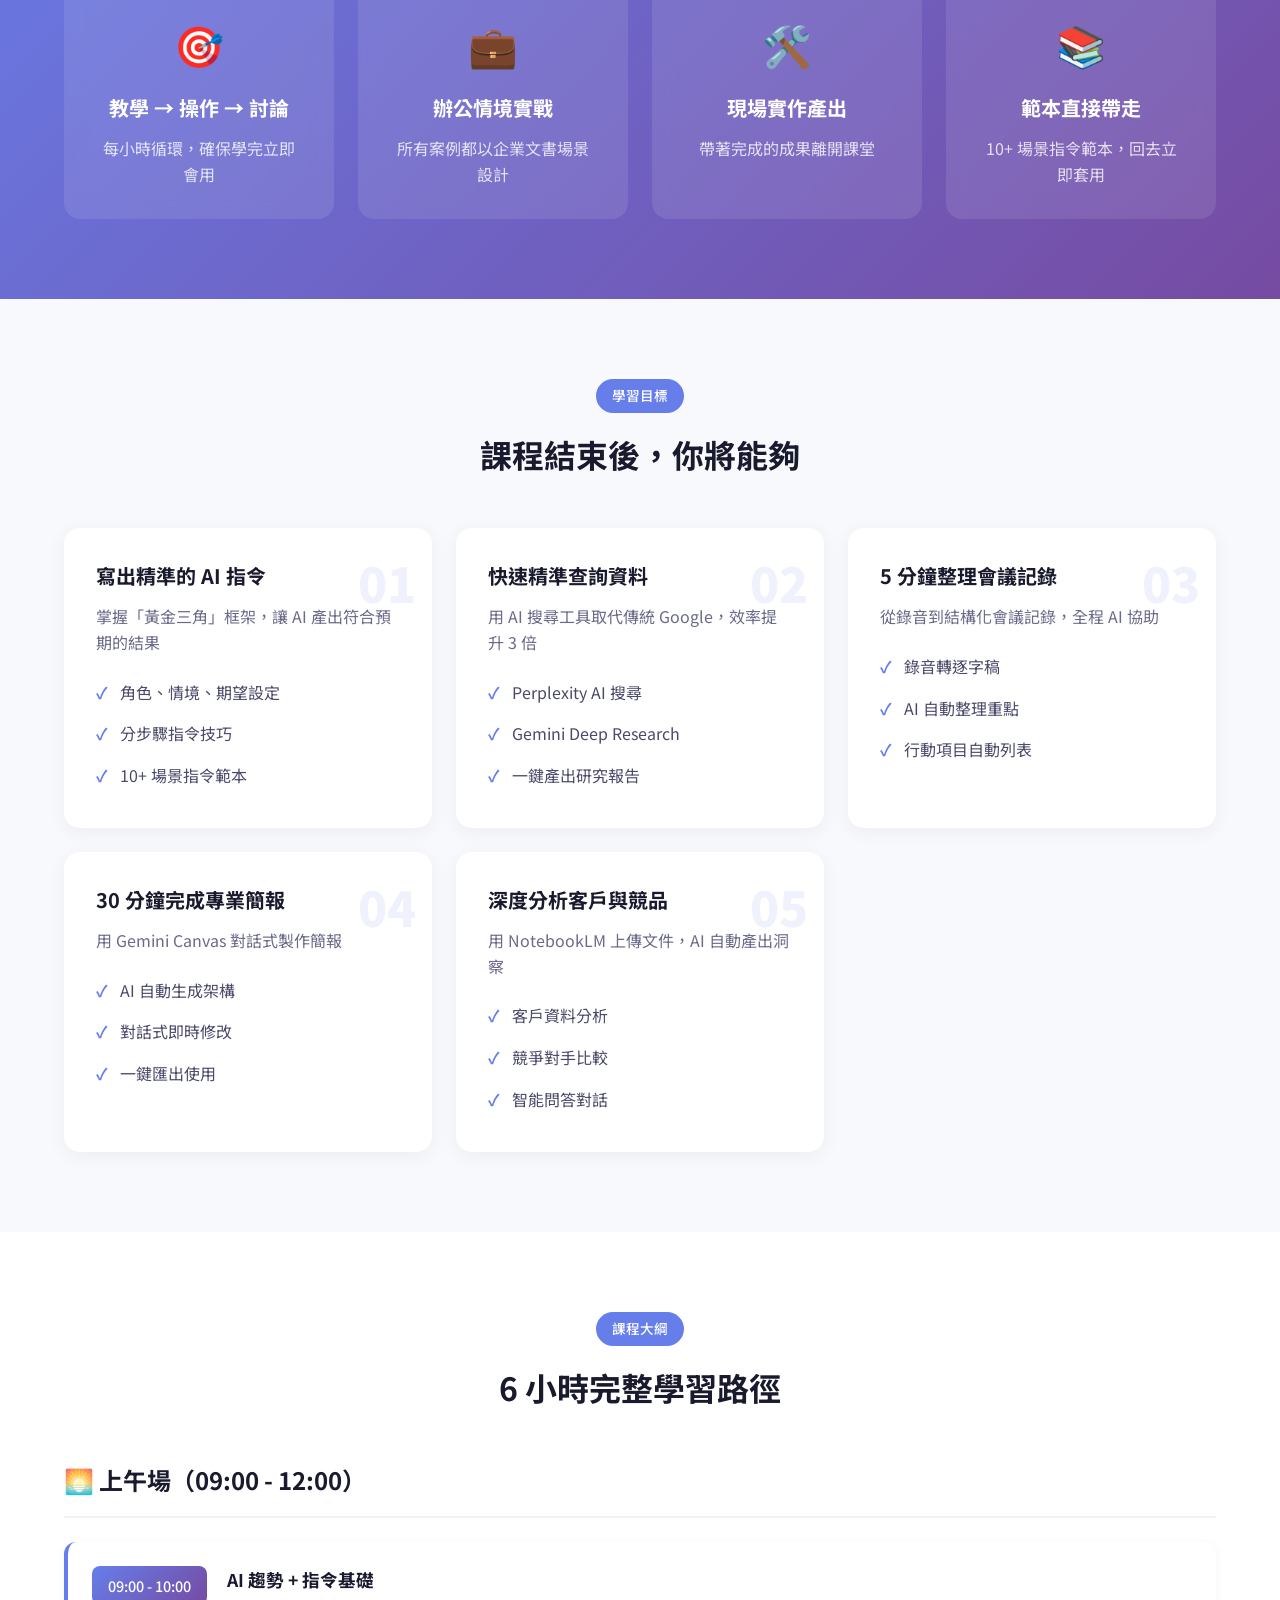
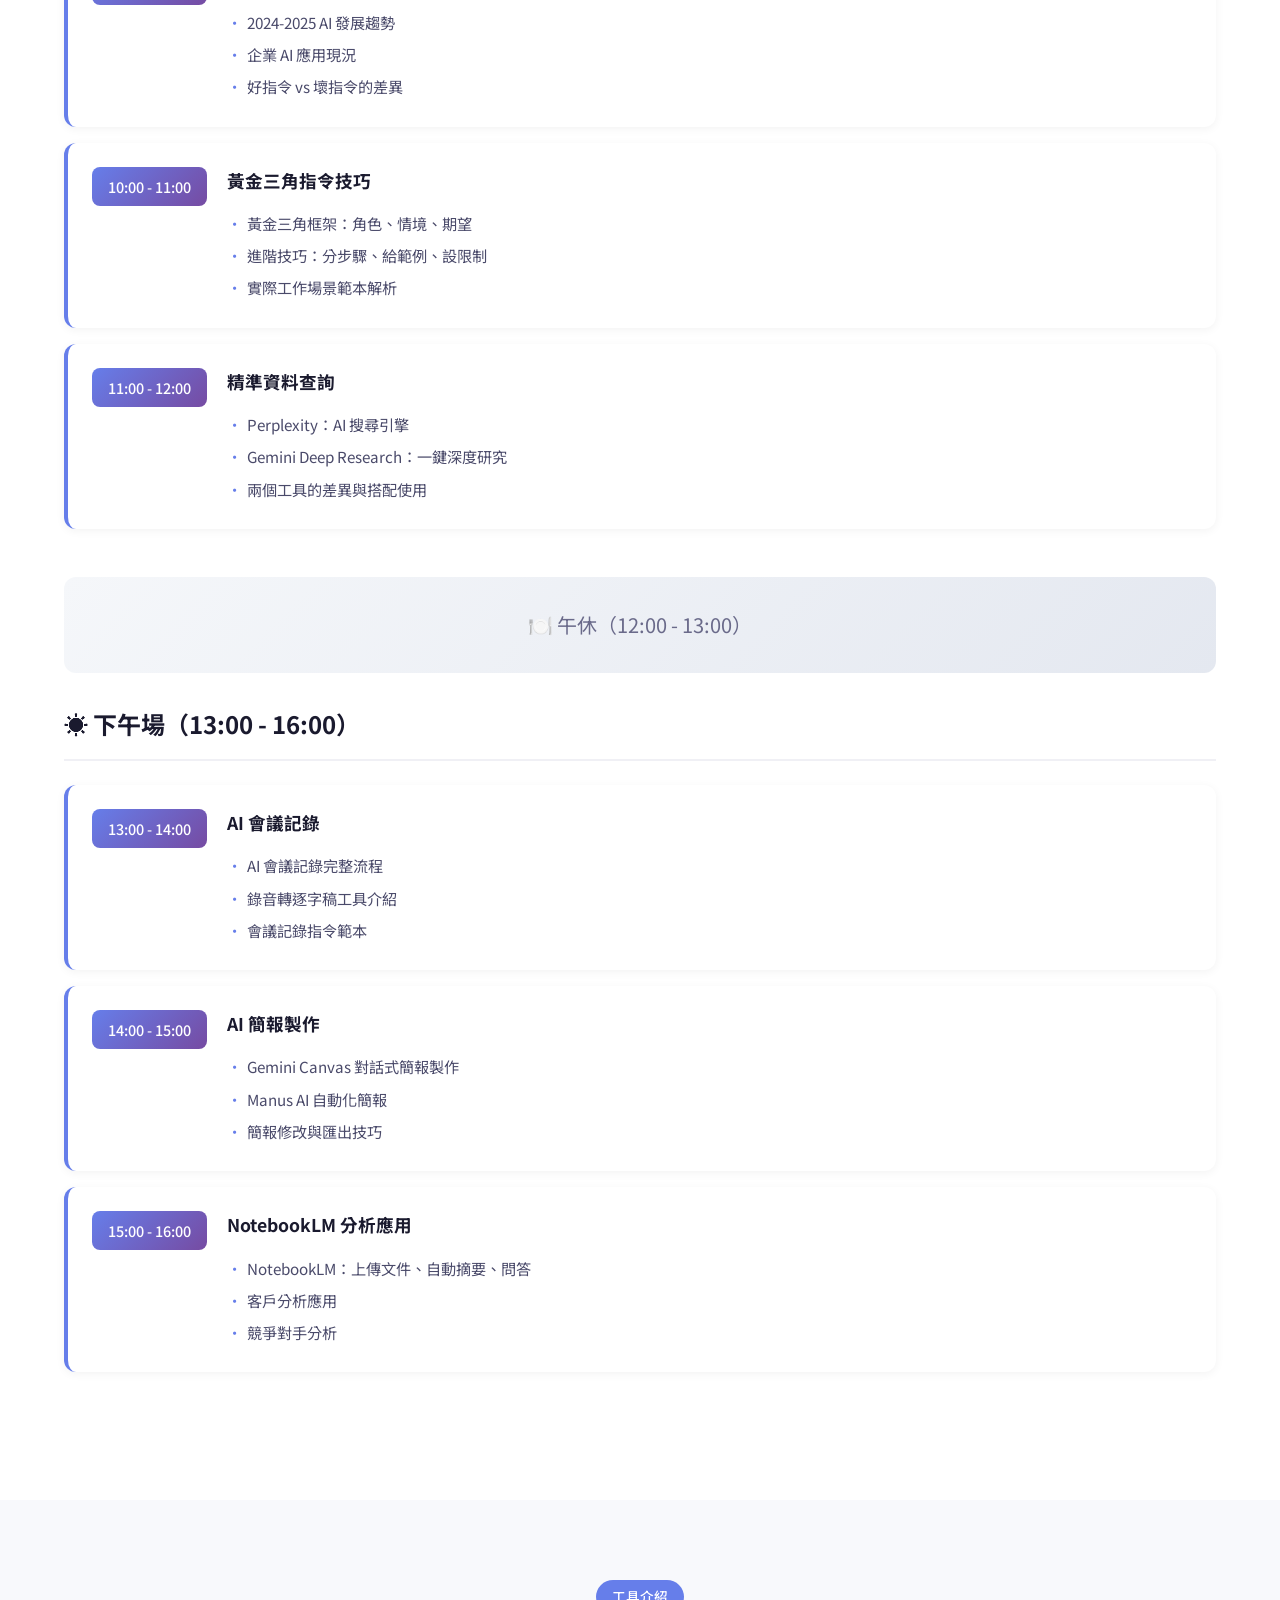
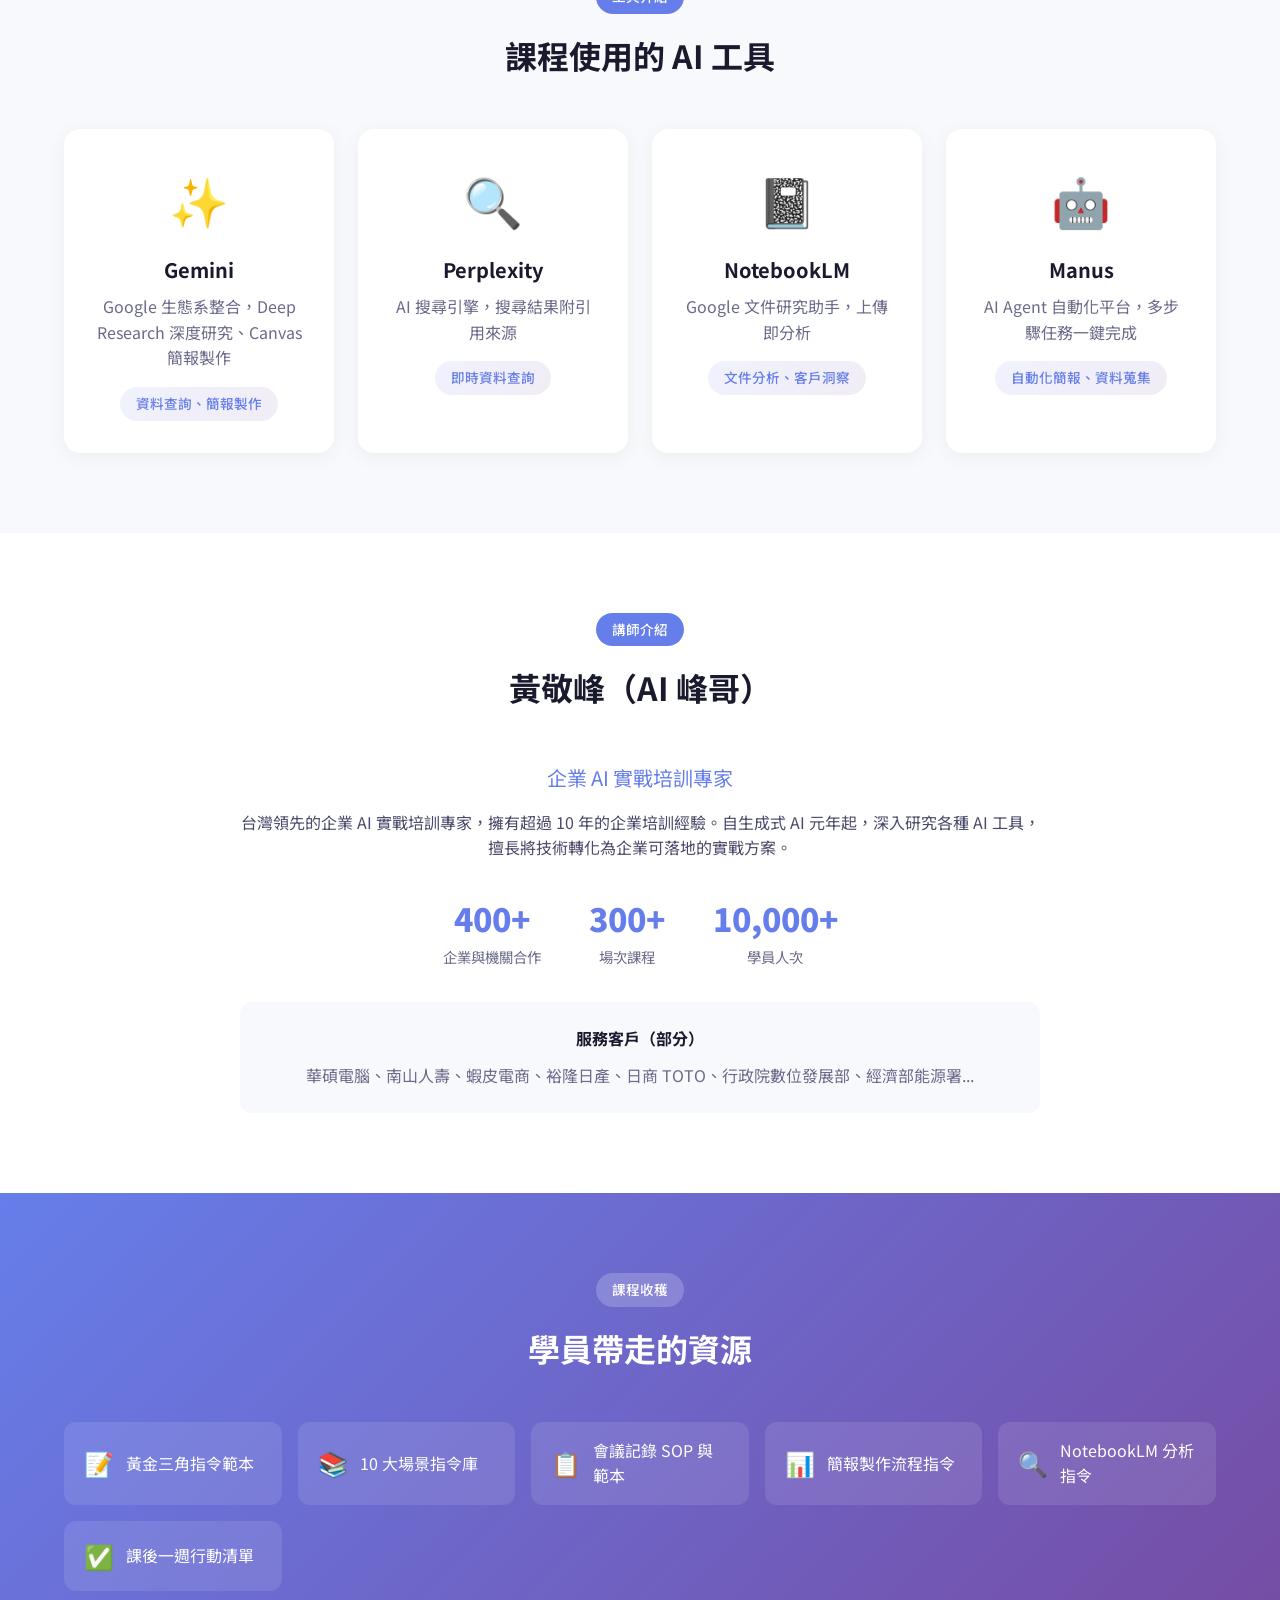
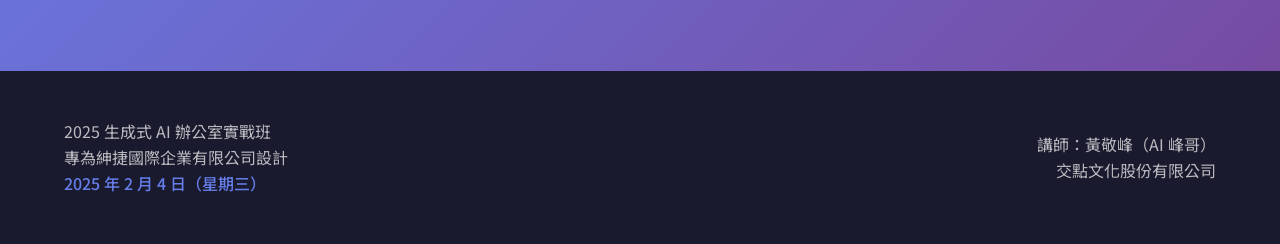
==== commit 6fa2fc3d: "簡化課程大綱、新增 Manus 工具" ====
--- a/index.html
+++ b/index.html
@@ -243,106 +243,44 @@
             <div class="section-header">
                 <span class="section-tag">課程大綱</span>
                 <h2 class="section-title">6 小時完整學習路徑</h2>
-                <p class="section-desc">每小時節奏：教學（20-30 分）→ 操作（20-30 分）→ 討論（10 分）</p>
             </div>
 
             <div class="schedule-section">
                 <h3 class="schedule-title">🌅 上午場（09:00 - 12:00）</h3>
 
-                <div class="curriculum-card">
-                    <div class="card-header">
-                        <span class="time-badge">09:00 - 10:00</span>
-                        <h4>第一小時：AI 趨勢 + 指令基礎</h4>
-                    </div>
-                    <div class="card-content">
-                        <div class="content-section">
-                            <h5>📚 教學（30 分鐘）</h5>
-                            <ul>
-                                <li>2024-2025 AI 發展趨勢</li>
-                                <li>企業 AI 應用現況</li>
-                                <li>好指令 vs 壞指令的差異</li>
-                            </ul>
-                        </div>
-                        <div class="content-section">
-                            <h5>💻 操作（20 分鐘）</h5>
-                            <ul>
-                                <li>用「壞指令」問 AI，觀察結果</li>
-                                <li>用「好指令」問同一問題，比較差異</li>
-                            </ul>
-                        </div>
-                        <div class="content-section">
-                            <h5>💬 討論（10 分鐘）</h5>
-                            <p>你在工作上，最常需要 AI 幫你處理什麼事情？</p>
-                        </div>
-                    </div>
-                    <div class="card-output">
-                        <span class="output-label">學員產出</span>
-                        <span class="output-text">好指令 vs 壞指令對比</span>
-                    </div>
-                </div>
-
-                <div class="curriculum-card">
-                    <div class="card-header">
-                        <span class="time-badge">10:00 - 11:00</span>
-                        <h4>第二小時：黃金三角指令技巧</h4>
-                    </div>
-                    <div class="card-content">
-                        <div class="content-section">
-                            <h5>📚 教學（25 分鐘）</h5>
-                            <ul>
-                                <li>黃金三角框架：角色、情境、期望</li>
-                                <li>進階技巧：分步驟、給範例、設限制</li>
-                                <li>實際工作場景範本解析</li>
-                            </ul>
-                        </div>
-                        <div class="content-section">
-                            <h5>💻 操作（25 分鐘）</h5>
-                            <ul>
-                                <li>選擇一個自己的工作場景</li>
-                                <li>用黃金三角寫一個完整指令</li>
-                                <li>實際測試效果</li>
-                            </ul>
-                        </div>
-                        <div class="content-section">
-                            <h5>💬 討論（10 分鐘）</h5>
-                            <p>小組內互相看看，誰的指令寫得特別好？好在哪裡？</p>
-                        </div>
-                    </div>
-                    <div class="card-output">
-                        <span class="output-label">學員產出</span>
-                        <span class="output-text">個人化指令範本</span>
-                    </div>
-                </div>
-
-                <div class="curriculum-card">
-                    <div class="card-header">
-                        <span class="time-badge">11:00 - 12:00</span>
-                        <h4>第三小時：精準資料查詢</h4>
-                    </div>
-                    <div class="card-content">
-                        <div class="content-section">
-                            <h5>📚 教學（25 分鐘）</h5>
-                            <ul>
-                                <li>Perplexity：AI 搜尋 vs 傳統搜尋</li>
-                                <li>Gemini Deep Research：一鍵深度研究</li>
-                                <li>兩個工具的差異與搭配使用</li>
-                            </ul>
-                        </div>
-                        <div class="content-section">
-                            <h5>💻 操作（25 分鐘）</h5>
-                            <ul>
-                                <li>用 Perplexity 研究一個產業問題</li>
-                                <li>用 Gemini Deep Research 產出研究報告</li>
-                            </ul>
-                        </div>
-                        <div class="content-section">
-                            <h5>💬 討論（10 分鐘）</h5>
-                            <p>這兩個工具，哪個比較適合你的工作？</p>
-                        </div>
-                    </div>
-                    <div class="card-output">
-                        <span class="output-label">學員產出</span>
-                        <span class="output-text">一份研究報告</span>
+                <div class="curriculum-card-simple">
+                    <span class="time-badge">09:00 - 10:00</span>
+                    <div class="card-main">
+                        <h4>AI 趨勢 + 指令基礎</h4>
+                        <ul>
+                            <li>2024-2025 AI 發展趨勢</li>
+                            <li>企業 AI 應用現況</li>
+                            <li>好指令 vs 壞指令的差異</li>
+                        </ul>
+                    </div>
+                </div>
+
+                <div class="curriculum-card-simple">
+                    <span class="time-badge">10:00 - 11:00</span>
+                    <div class="card-main">
+                        <h4>黃金三角指令技巧</h4>
+                        <ul>
+                            <li>黃金三角框架：角色、情境、期望</li>
+                            <li>進階技巧：分步驟、給範例、設限制</li>
+                            <li>實際工作場景範本解析</li>
+                        </ul>
+                    </div>
+                </div>
+
+                <div class="curriculum-card-simple">
+                    <span class="time-badge">11:00 - 12:00</span>
+                    <div class="card-main">
+                        <h4>精準資料查詢</h4>
+                        <ul>
+                            <li>Perplexity：AI 搜尋引擎</li>
+                            <li>Gemini Deep Research：一鍵深度研究</li>
+                            <li>兩個工具的差異與搭配使用</li>
+                        </ul>
                     </div>
                 </div>
             </div>
@@ -354,100 +292,39 @@
             <div class="schedule-section">
                 <h3 class="schedule-title">☀️ 下午場（13:00 - 16:00）</h3>
 
-                <div class="curriculum-card">
-                    <div class="card-header">
-                        <span class="time-badge">13:00 - 14:00</span>
-                        <h4>第四小時：AI 會議記錄</h4>
-                    </div>
-                    <div class="card-content">
-                        <div class="content-section">
-                            <h5>📚 教學（25 分鐘）</h5>
-                            <ul>
-                                <li>會議記錄的痛點與解決方案</li>
-                                <li>AI 會議記錄完整流程</li>
-                                <li>指令範本教學</li>
-                            </ul>
-                        </div>
-                        <div class="content-section">
-                            <h5>💻 操作（25 分鐘）</h5>
-                            <ul>
-                                <li>實際操作 AI 整理會議逐字稿</li>
-                                <li>客製化成自己公司的格式</li>
-                            </ul>
-                        </div>
-                        <div class="content-section">
-                            <h5>💬 討論（10 分鐘）</h5>
-                            <p>這個流程可以怎麼融入你現有的工作習慣？</p>
-                        </div>
-                    </div>
-                    <div class="card-output">
-                        <span class="output-label">學員產出</span>
-                        <span class="output-text">會議記錄 + 個人化範本</span>
-                    </div>
-                </div>
-
-                <div class="curriculum-card">
-                    <div class="card-header">
-                        <span class="time-badge">14:00 - 15:00</span>
-                        <h4>第五小時：Gemini Canvas 簡報製作</h4>
-                    </div>
-                    <div class="card-content">
-                        <div class="content-section">
-                            <h5>📚 教學（20 分鐘）</h5>
-                            <ul>
-                                <li>Gemini Canvas 對話式簡報製作</li>
-                                <li>操作流程示範</li>
-                                <li>修改技巧：調整內容、增加表格、改語氣</li>
-                            </ul>
-                        </div>
-                        <div class="content-section">
-                            <h5>💻 操作（30 分鐘）</h5>
-                            <ul>
-                                <li>輸入主題，讓 Canvas 生成初版</li>
-                                <li>逐頁檢視，用對話指令修改</li>
-                                <li>細節優化、匯出成品</li>
-                            </ul>
-                        </div>
-                        <div class="content-section">
-                            <h5>💬 討論（10 分鐘）</h5>
-                            <p>用 Canvas 做簡報，跟你以前的做法有什麼不同？</p>
-                        </div>
-                    </div>
-                    <div class="card-output">
-                        <span class="output-label">學員產出</span>
-                        <span class="output-text">一份 10 頁簡報</span>
-                    </div>
-                </div>
-
-                <div class="curriculum-card">
-                    <div class="card-header">
-                        <span class="time-badge">15:00 - 16:00</span>
-                        <h4>第六小時：NotebookLM 分析應用</h4>
-                    </div>
-                    <div class="card-content">
-                        <div class="content-section">
-                            <h5>📚 教學（25 分鐘）</h5>
-                            <ul>
-                                <li>NotebookLM：上傳文件、自動摘要、問答對話</li>
-                                <li>客戶分析應用</li>
-                                <li>競爭對手分析</li>
-                            </ul>
-                        </div>
-                        <div class="content-section">
-                            <h5>💻 操作（25 分鐘）</h5>
-                            <ul>
-                                <li>上傳一份文件到 NotebookLM</li>
-                                <li>用問答方式產出分析洞察</li>
-                            </ul>
-                        </div>
-                        <div class="content-section">
-                            <h5>💬 討論（10 分鐘）</h5>
-                            <p>今天學的這些工具，你最想先用哪一個？為什麼？</p>
-                        </div>
-                    </div>
-                    <div class="card-output">
-                        <span class="output-label">學員產出</span>
-                        <span class="output-text">客戶/競品分析摘要</span>
+                <div class="curriculum-card-simple">
+                    <span class="time-badge">13:00 - 14:00</span>
+                    <div class="card-main">
+                        <h4>AI 會議記錄</h4>
+                        <ul>
+                            <li>AI 會議記錄完整流程</li>
+                            <li>錄音轉逐字稿工具介紹</li>
+                            <li>會議記錄指令範本</li>
+                        </ul>
+                    </div>
+                </div>
+
+                <div class="curriculum-card-simple">
+                    <span class="time-badge">14:00 - 15:00</span>
+                    <div class="card-main">
+                        <h4>AI 簡報製作</h4>
+                        <ul>
+                            <li>Gemini Canvas 對話式簡報製作</li>
+                            <li>Manus AI 自動化簡報</li>
+                            <li>簡報修改與匯出技巧</li>
+                        </ul>
+                    </div>
+                </div>
+
+                <div class="curriculum-card-simple">
+                    <span class="time-badge">15:00 - 16:00</span>
+                    <div class="card-main">
+                        <h4>NotebookLM 分析應用</h4>
+                        <ul>
+                            <li>NotebookLM：上傳文件、自動摘要、問答</li>
+                            <li>客戶分析應用</li>
+                            <li>競爭對手分析</li>
+                        </ul>
                     </div>
                 </div>
             </div>
@@ -462,16 +339,10 @@
                 <h2 class="section-title">課程使用的 AI 工具</h2>
             </div>
             <div class="tools-grid">
-                <div class="tool-card">
-                    <div class="tool-logo">🔮</div>
-                    <h3>Claude</h3>
-                    <p>文字處理王者，長文處理、邏輯清晰</p>
-                    <span class="tool-use">指令練習、文書處理</span>
-                </div>
                 <div class="tool-card">
                     <div class="tool-logo">✨</div>
                     <h3>Gemini</h3>
-                    <p>Google 生態系整合，Deep Research 深度研究</p>
+                    <p>Google 生態系整合，Deep Research 深度研究、Canvas 簡報製作</p>
                     <span class="tool-use">資料查詢、簡報製作</span>
                 </div>
                 <div class="tool-card">
@@ -485,6 +356,12 @@
                     <h3>NotebookLM</h3>
                     <p>Google 文件研究助手，上傳即分析</p>
                     <span class="tool-use">文件分析、客戶洞察</span>
+                </div>
+                <div class="tool-card">
+                    <div class="tool-logo">🤖</div>
+                    <h3>Manus</h3>
+                    <p>AI Agent 自動化平台，多步驟任務一鍵完成</p>
+                    <span class="tool-use">自動化簡報、資料蒐集</span>
                 </div>
             </div>
         </div>
--- a/css/style.css
+++ b/css/style.css
@@ -508,26 +508,46 @@
     font-style: italic;
 }
 
-.card-output {
-    padding: 16px 24px;
-    background: linear-gradient(135deg, rgba(102, 126, 234, 0.1) 0%, rgba(118, 75, 162, 0.1) 100%);
-    display: flex;
-    align-items: center;
-    gap: 12px;
-}
-
-.output-label {
-    background: #667eea;
-    color: white;
-    padding: 4px 12px;
-    border-radius: 4px;
-    font-size: 0.8rem;
-    font-weight: 500;
-}
-
-.output-text {
-    color: #1a1a2e;
-    font-weight: 500;
+/* Simple Curriculum Card */
+.curriculum-card-simple {
+    background: white;
+    border-radius: 12px;
+    padding: 24px;
+    margin-bottom: 16px;
+    display: flex;
+    align-items: flex-start;
+    gap: 20px;
+    box-shadow: 0 2px 10px rgba(0, 0, 0, 0.05);
+    border-left: 4px solid #667eea;
+}
+
+.curriculum-card-simple .time-badge {
+    flex-shrink: 0;
+}
+
+.curriculum-card-simple .card-main h4 {
+    font-size: 1.1rem;
+    color: #1a1a2e;
+    margin-bottom: 12px;
+}
+
+.curriculum-card-simple .card-main ul {
+    list-style: none;
+}
+
+.curriculum-card-simple .card-main ul li {
+    padding: 4px 0;
+    padding-left: 20px;
+    position: relative;
+    color: #4a4a6a;
+    font-size: 0.95rem;
+}
+
+.curriculum-card-simple .card-main ul li::before {
+    content: "•";
+    position: absolute;
+    left: 0;
+    color: #667eea;
 }
 
 .lunch-break {
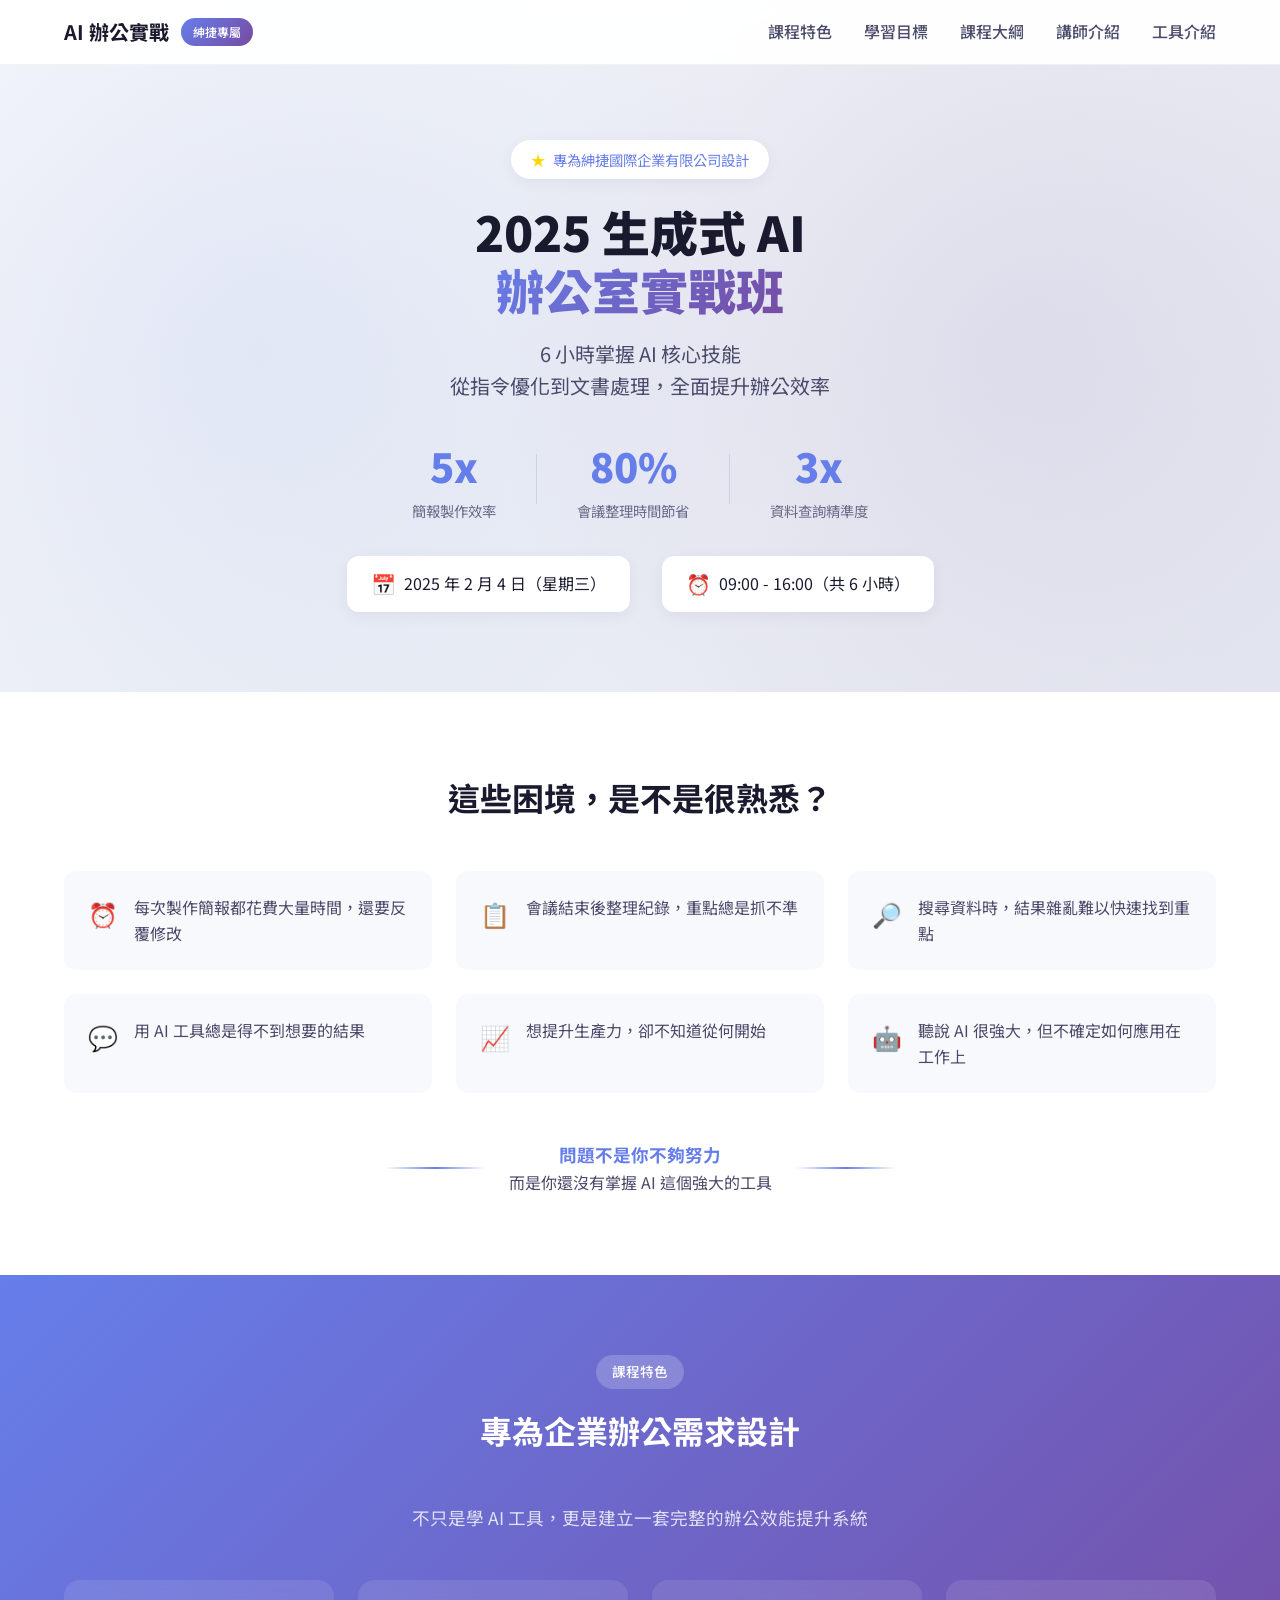
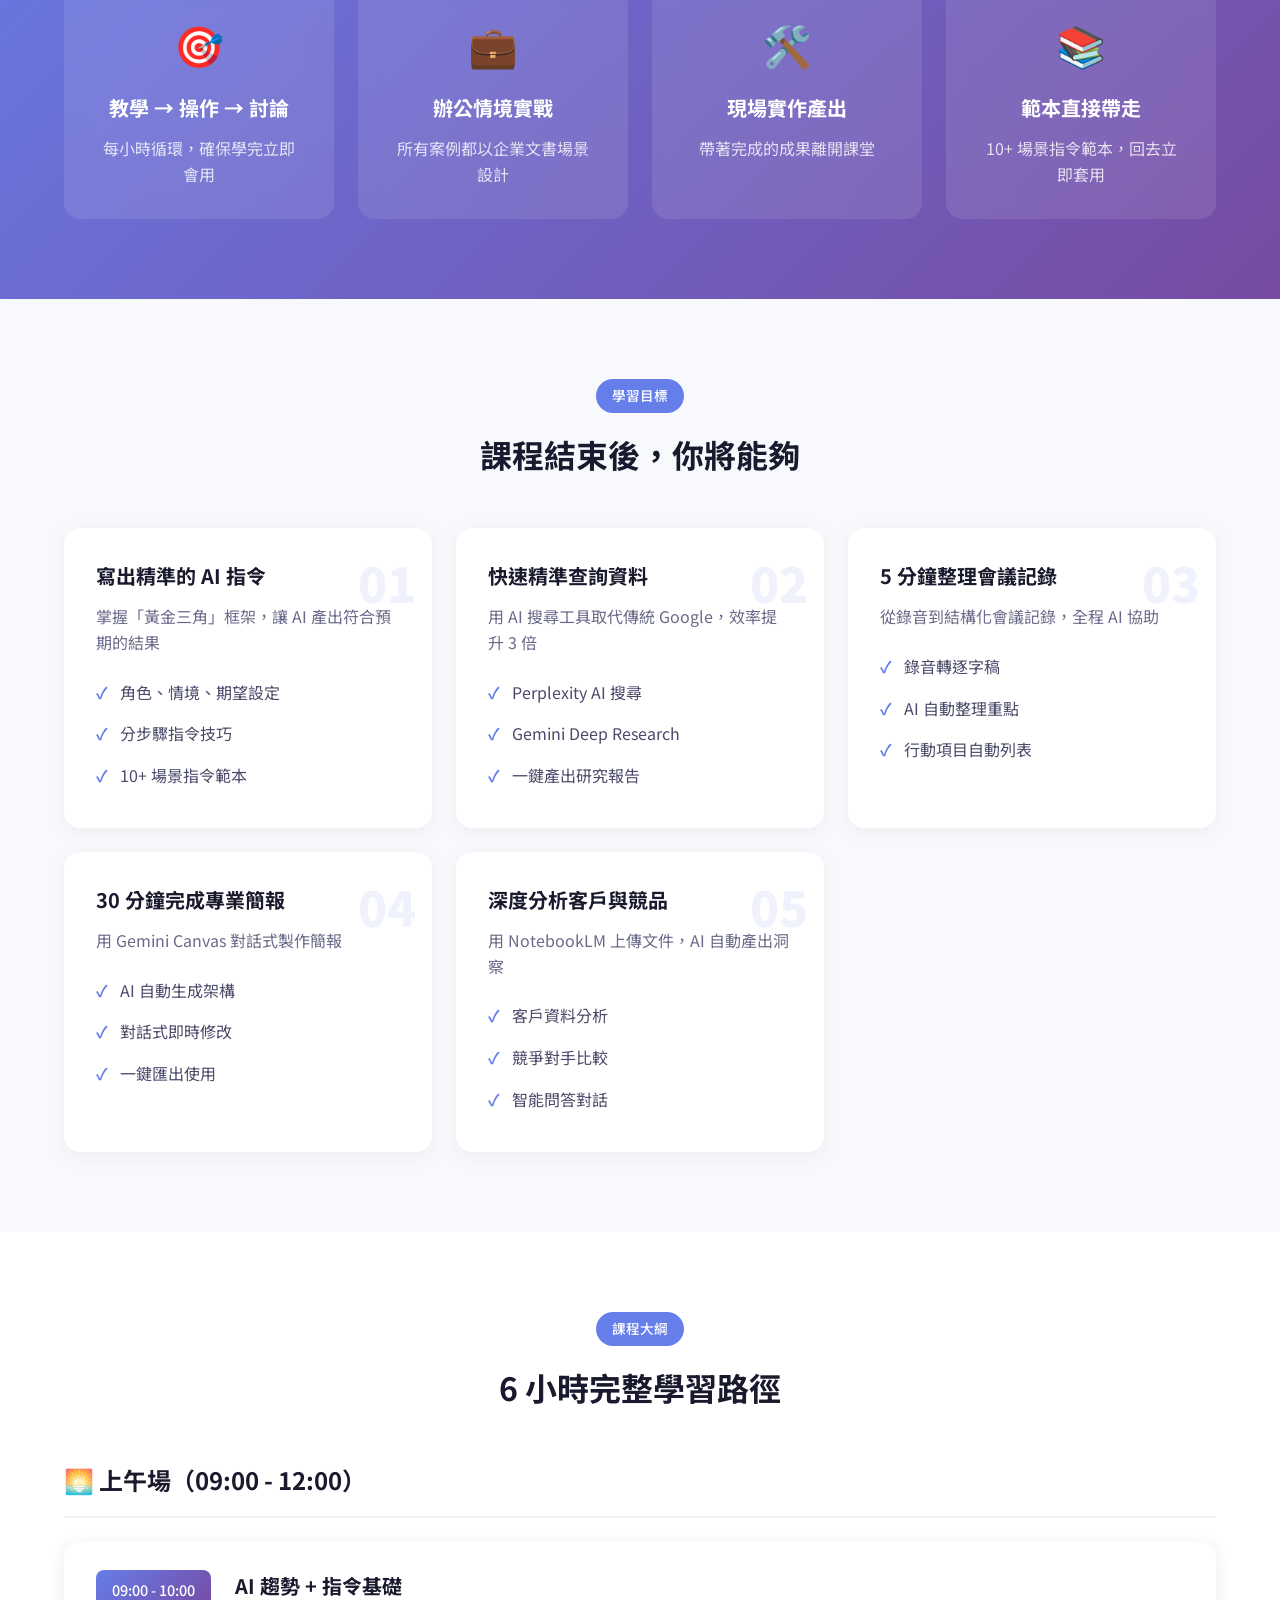
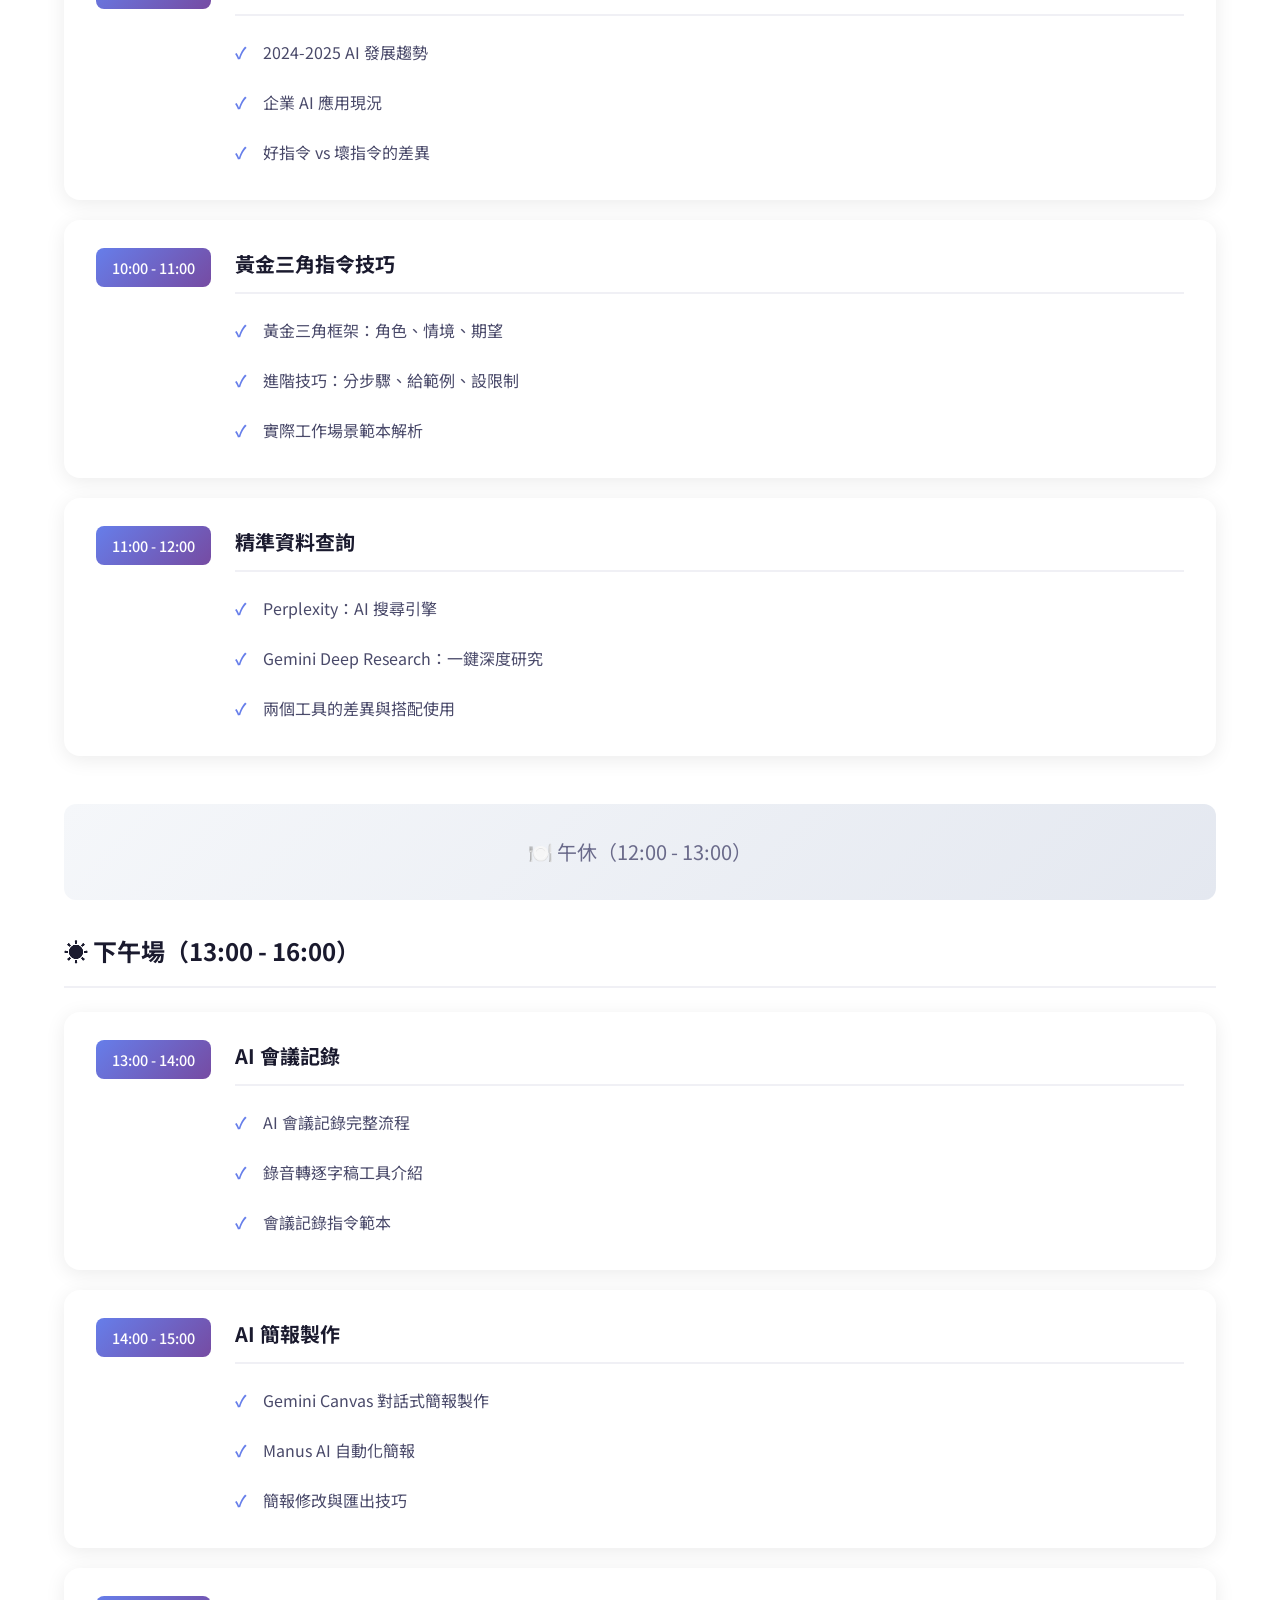
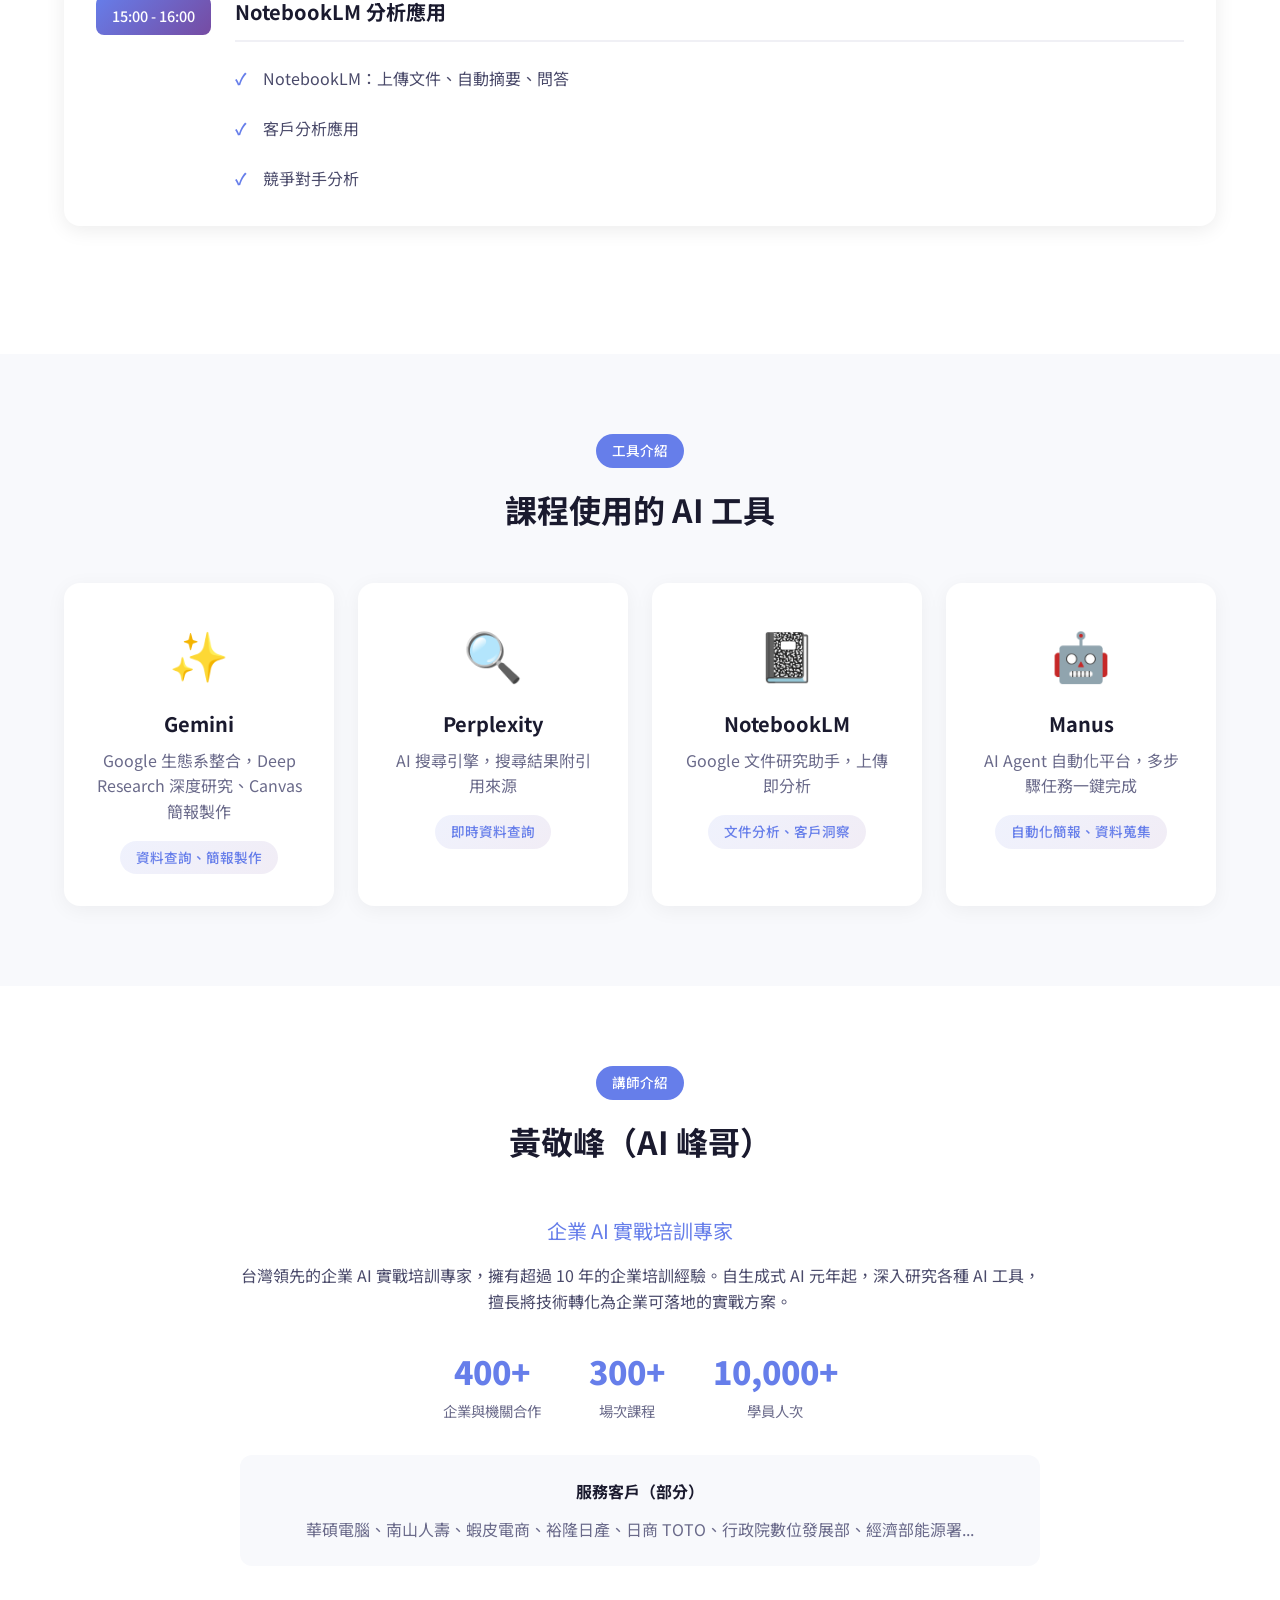
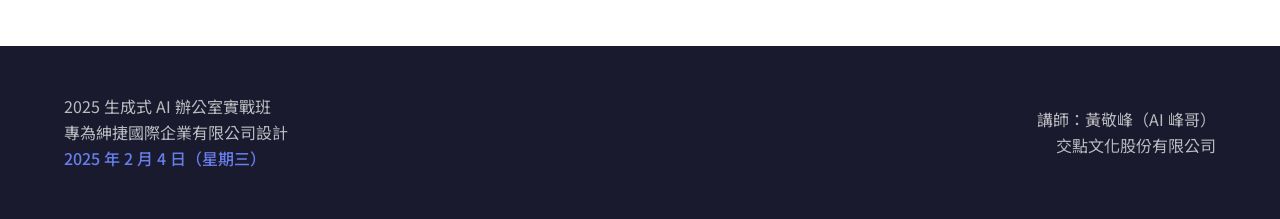
==== commit 1fdb63c3: "移除課程收穫區塊" ====
--- a/index.html
+++ b/index.html
@@ -403,42 +403,6 @@
         </div>
     </section>
 
-    <!-- Takeaways Section -->
-    <section class="takeaways">
-        <div class="container">
-            <div class="section-header">
-                <span class="section-tag">課程收穫</span>
-                <h2 class="section-title">學員帶走的資源</h2>
-            </div>
-            <div class="takeaways-grid">
-                <div class="takeaway-item">
-                    <span class="takeaway-icon">📝</span>
-                    <span>黃金三角指令範本</span>
-                </div>
-                <div class="takeaway-item">
-                    <span class="takeaway-icon">📚</span>
-                    <span>10 大場景指令庫</span>
-                </div>
-                <div class="takeaway-item">
-                    <span class="takeaway-icon">📋</span>
-                    <span>會議記錄 SOP 與範本</span>
-                </div>
-                <div class="takeaway-item">
-                    <span class="takeaway-icon">📊</span>
-                    <span>簡報製作流程指令</span>
-                </div>
-                <div class="takeaway-item">
-                    <span class="takeaway-icon">🔍</span>
-                    <span>NotebookLM 分析指令</span>
-                </div>
-                <div class="takeaway-item">
-                    <span class="takeaway-icon">✅</span>
-                    <span>課後一週行動清單</span>
-                </div>
-            </div>
-        </div>
-    </section>
-
     <!-- Footer -->
     <footer class="footer">
         <div class="container">
--- a/css/style.css
+++ b/css/style.css
@@ -511,43 +511,64 @@
 /* Simple Curriculum Card */
 .curriculum-card-simple {
     background: white;
-    border-radius: 12px;
-    padding: 24px;
-    margin-bottom: 16px;
-    display: flex;
-    align-items: flex-start;
-    gap: 20px;
-    box-shadow: 0 2px 10px rgba(0, 0, 0, 0.05);
-    border-left: 4px solid #667eea;
+    border-radius: 16px;
+    padding: 28px 32px;
+    margin-bottom: 20px;
+    display: grid;
+    grid-template-columns: auto 1fr;
+    align-items: start;
+    gap: 24px;
+    box-shadow: 0 4px 20px rgba(0, 0, 0, 0.08);
+    transition: transform 0.3s, box-shadow 0.3s;
+}
+
+.curriculum-card-simple:hover {
+    transform: translateY(-4px);
+    box-shadow: 0 8px 30px rgba(0, 0, 0, 0.12);
 }
 
 .curriculum-card-simple .time-badge {
     flex-shrink: 0;
+    white-space: nowrap;
 }
 
 .curriculum-card-simple .card-main h4 {
-    font-size: 1.1rem;
-    color: #1a1a2e;
-    margin-bottom: 12px;
+    font-size: 1.25rem;
+    font-weight: 700;
+    color: #1a1a2e;
+    margin-bottom: 16px;
+    padding-bottom: 12px;
+    border-bottom: 2px solid #f0f0f5;
 }
 
 .curriculum-card-simple .card-main ul {
     list-style: none;
+    display: flex;
+    flex-direction: column;
+    gap: 10px;
 }
 
 .curriculum-card-simple .card-main ul li {
-    padding: 4px 0;
-    padding-left: 20px;
+    padding: 8px 0 8px 28px;
     position: relative;
     color: #4a4a6a;
-    font-size: 0.95rem;
+    font-size: 1rem;
+    line-height: 1.5;
 }
 
 .curriculum-card-simple .card-main ul li::before {
-    content: "•";
+    content: "✓";
     position: absolute;
     left: 0;
     color: #667eea;
+    font-weight: bold;
+}
+
+@media (max-width: 600px) {
+    .curriculum-card-simple {
+        grid-template-columns: 1fr;
+        gap: 16px;
+    }
 }
 
 .lunch-break {
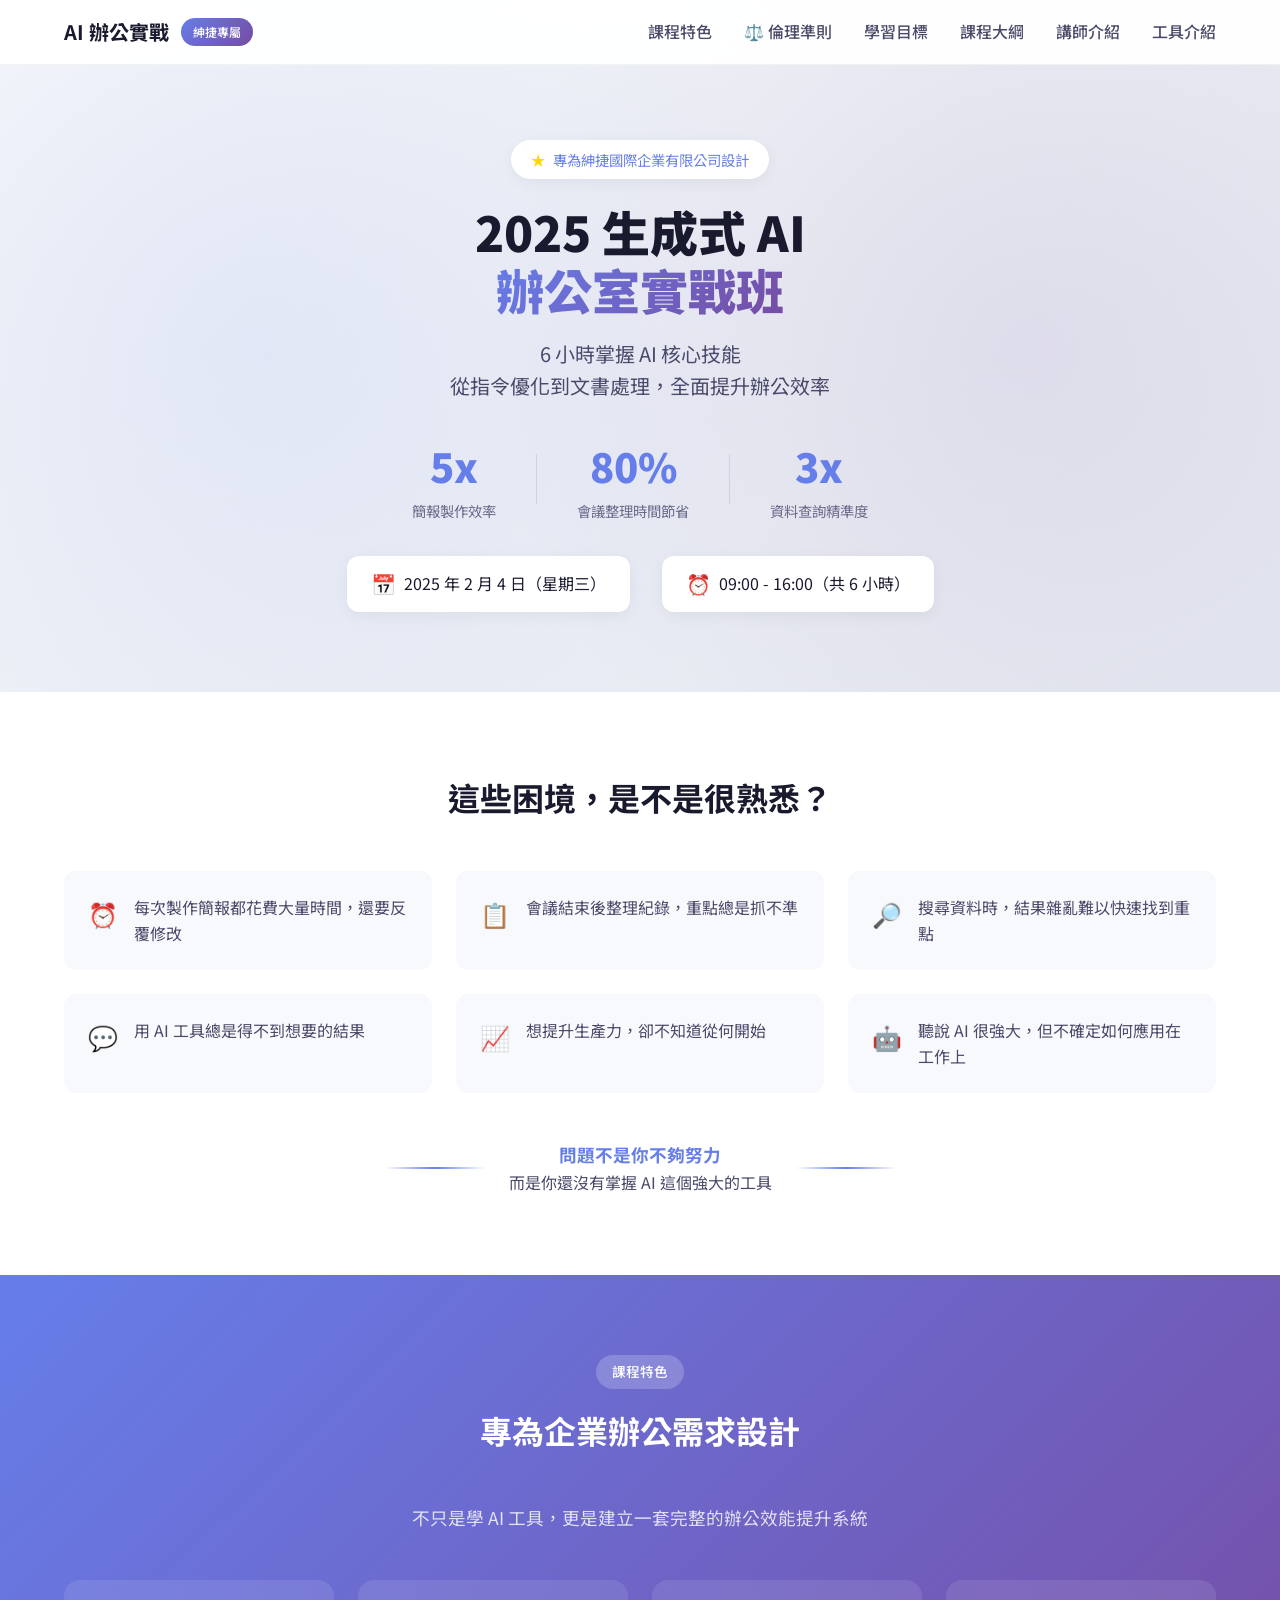
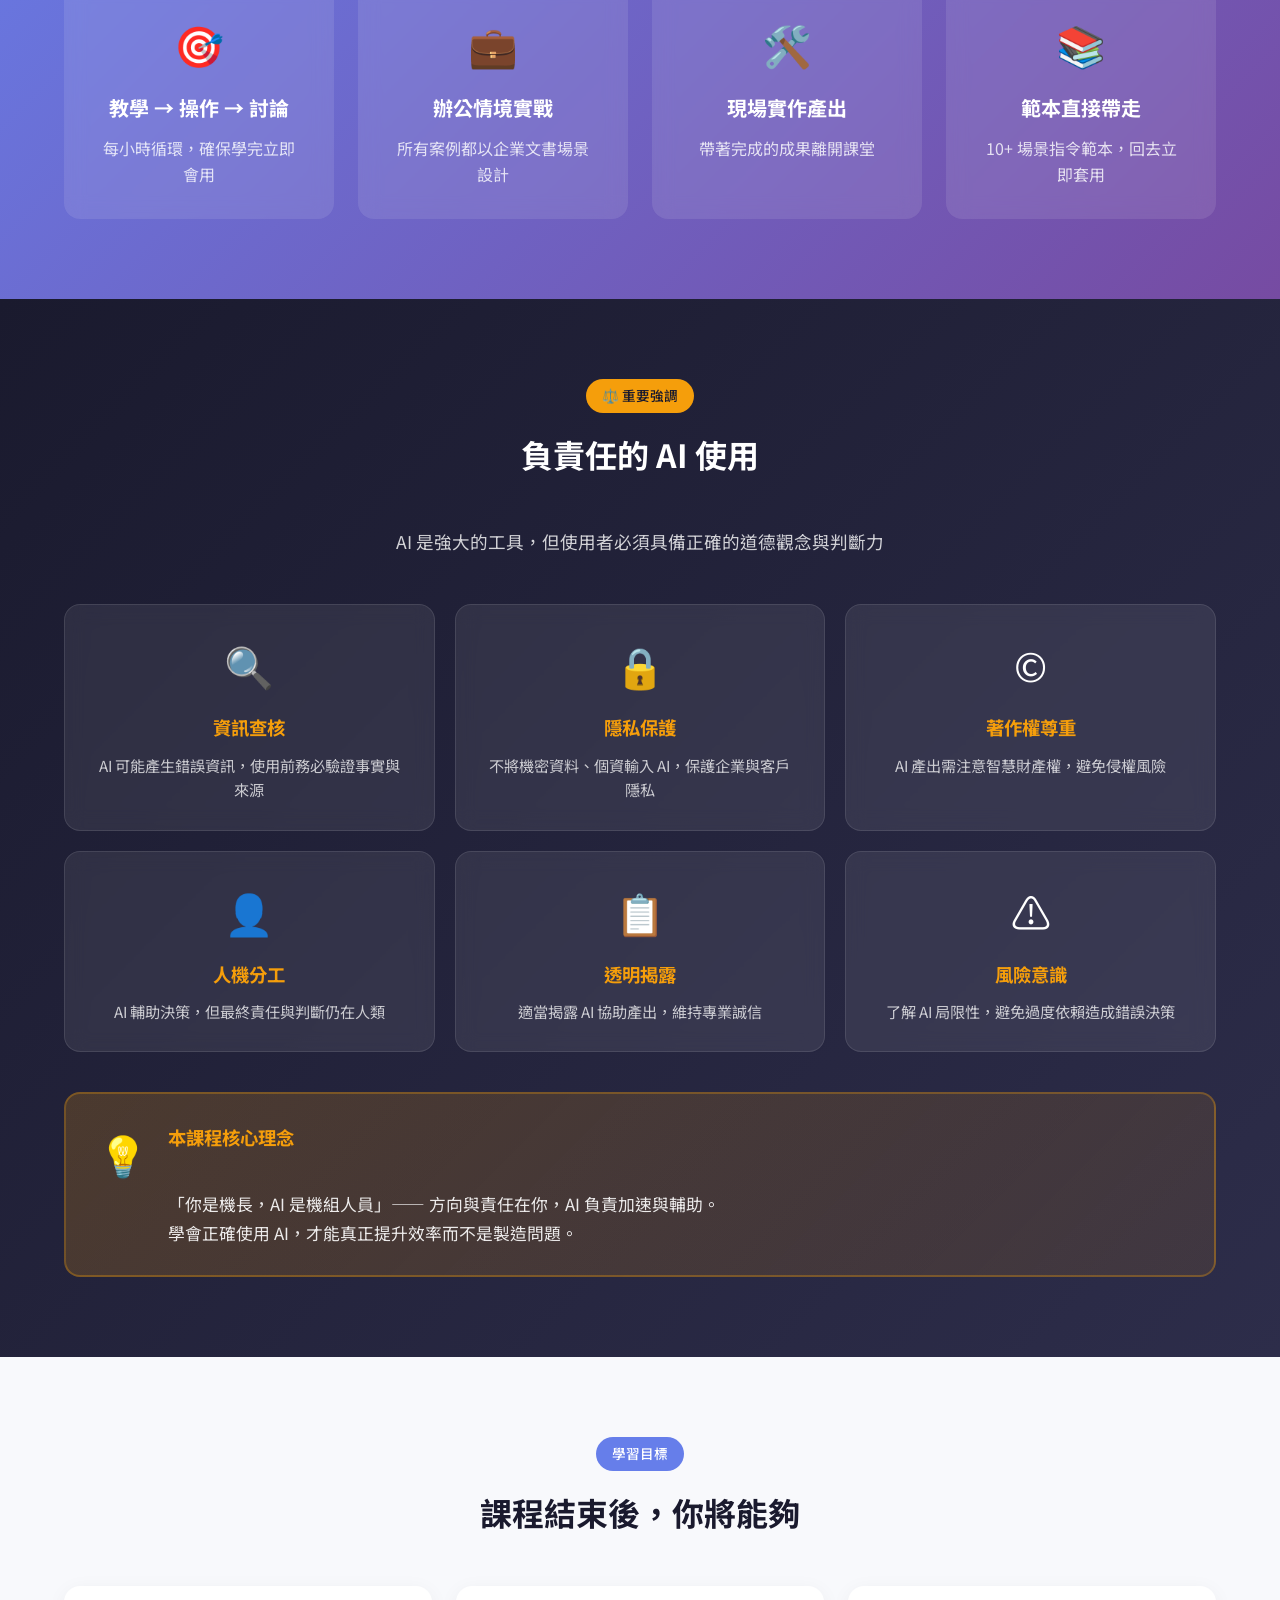
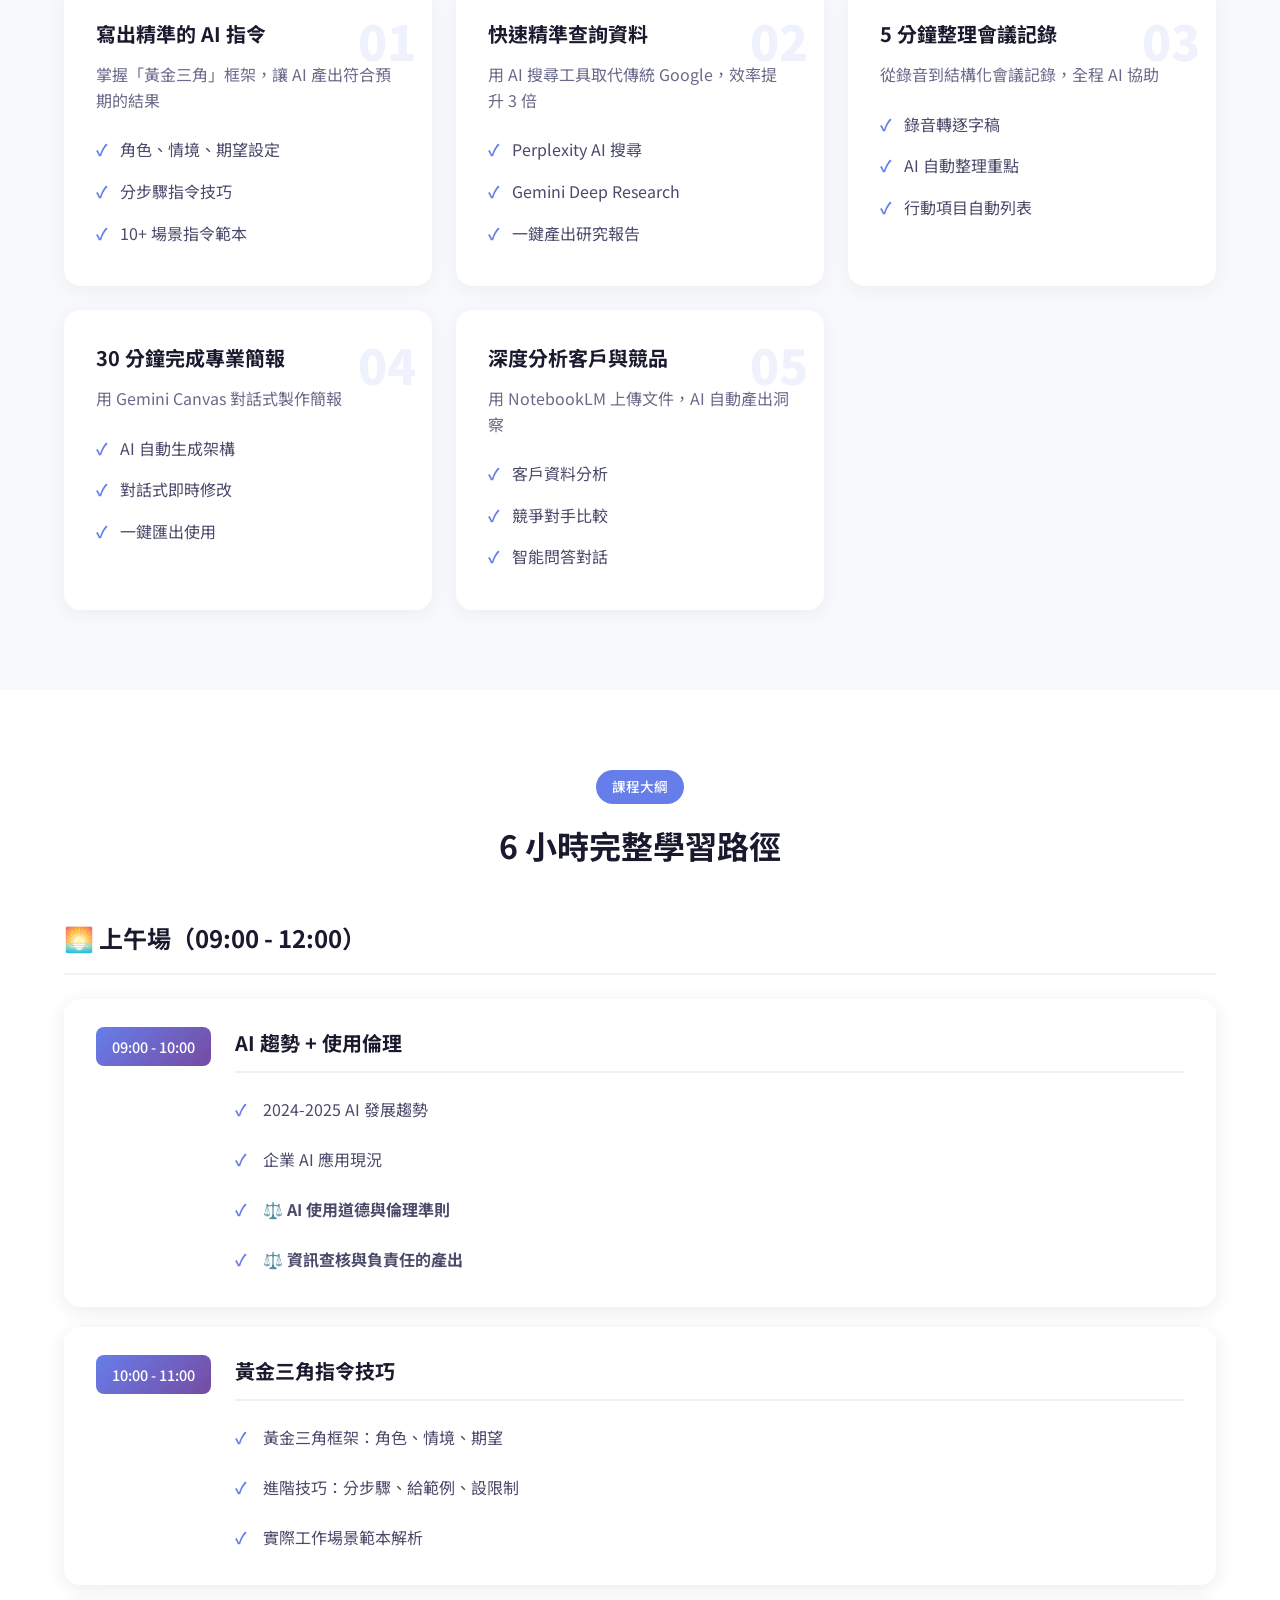
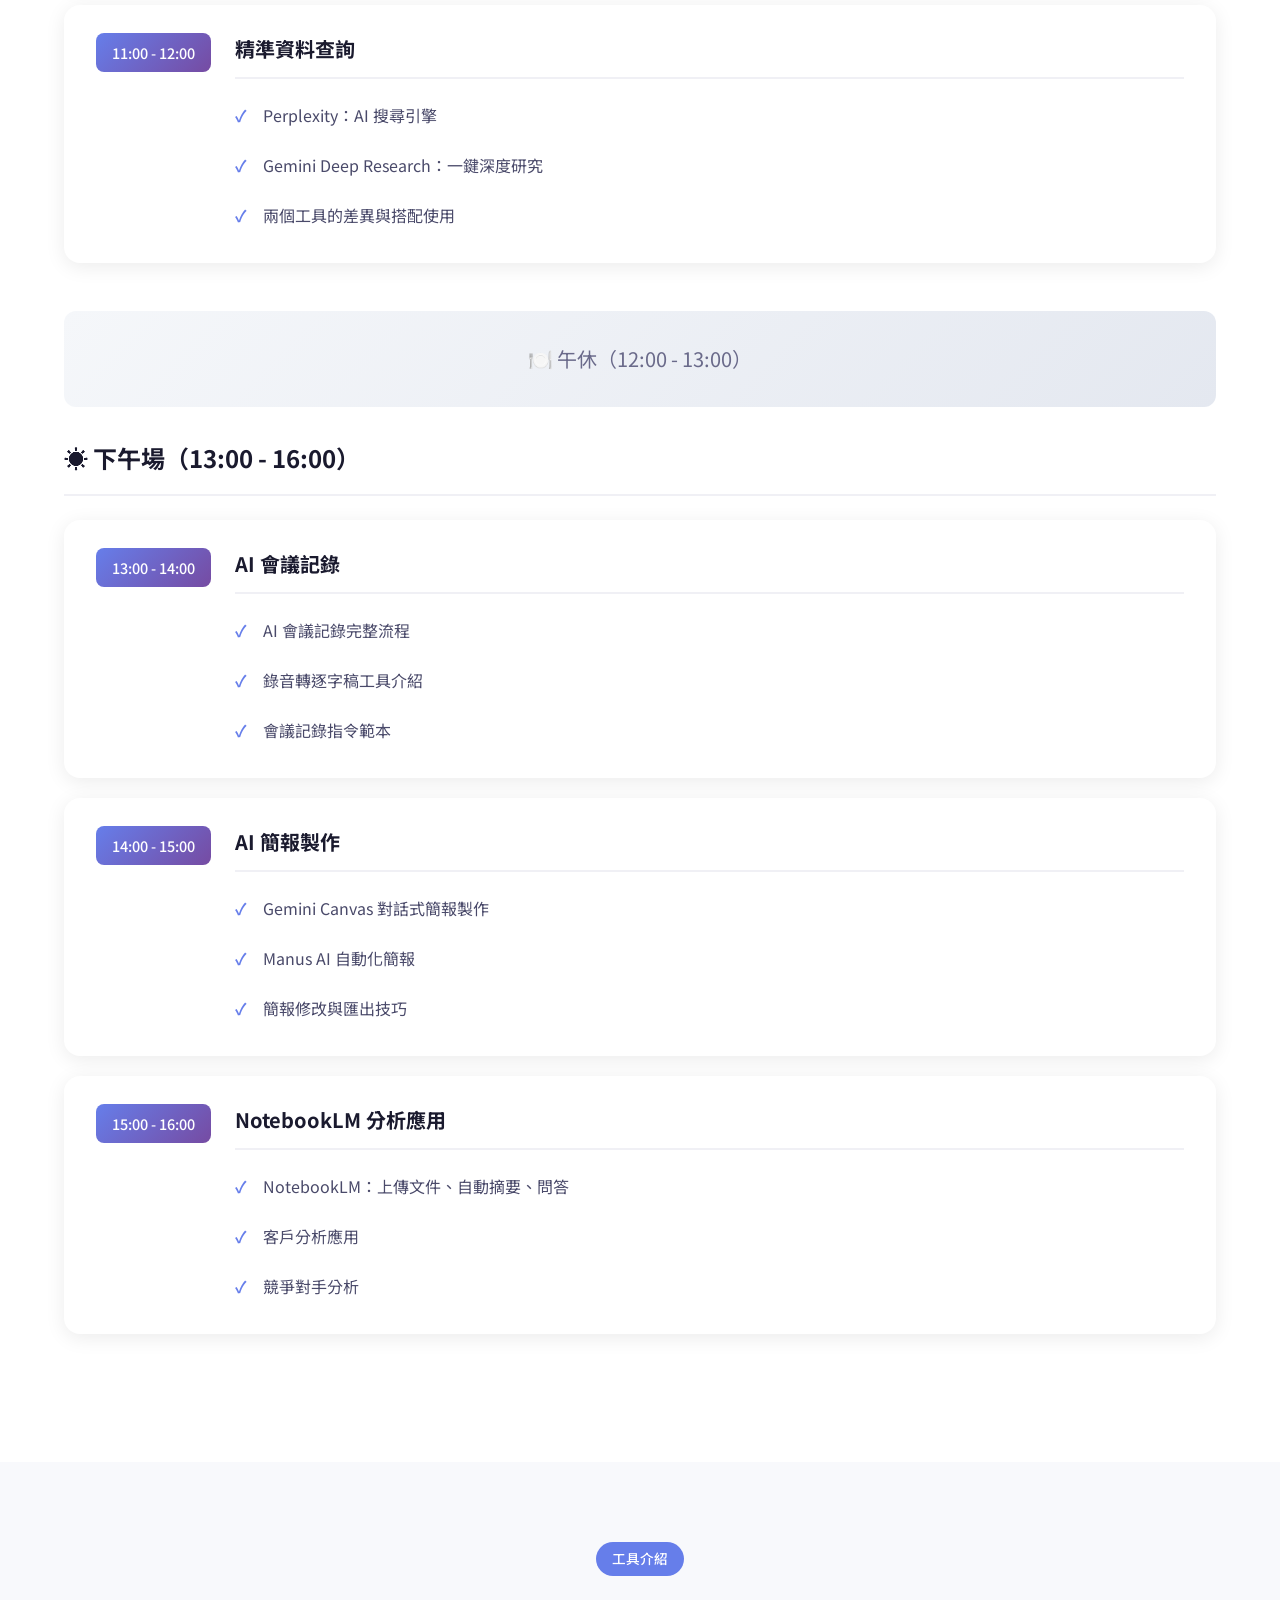
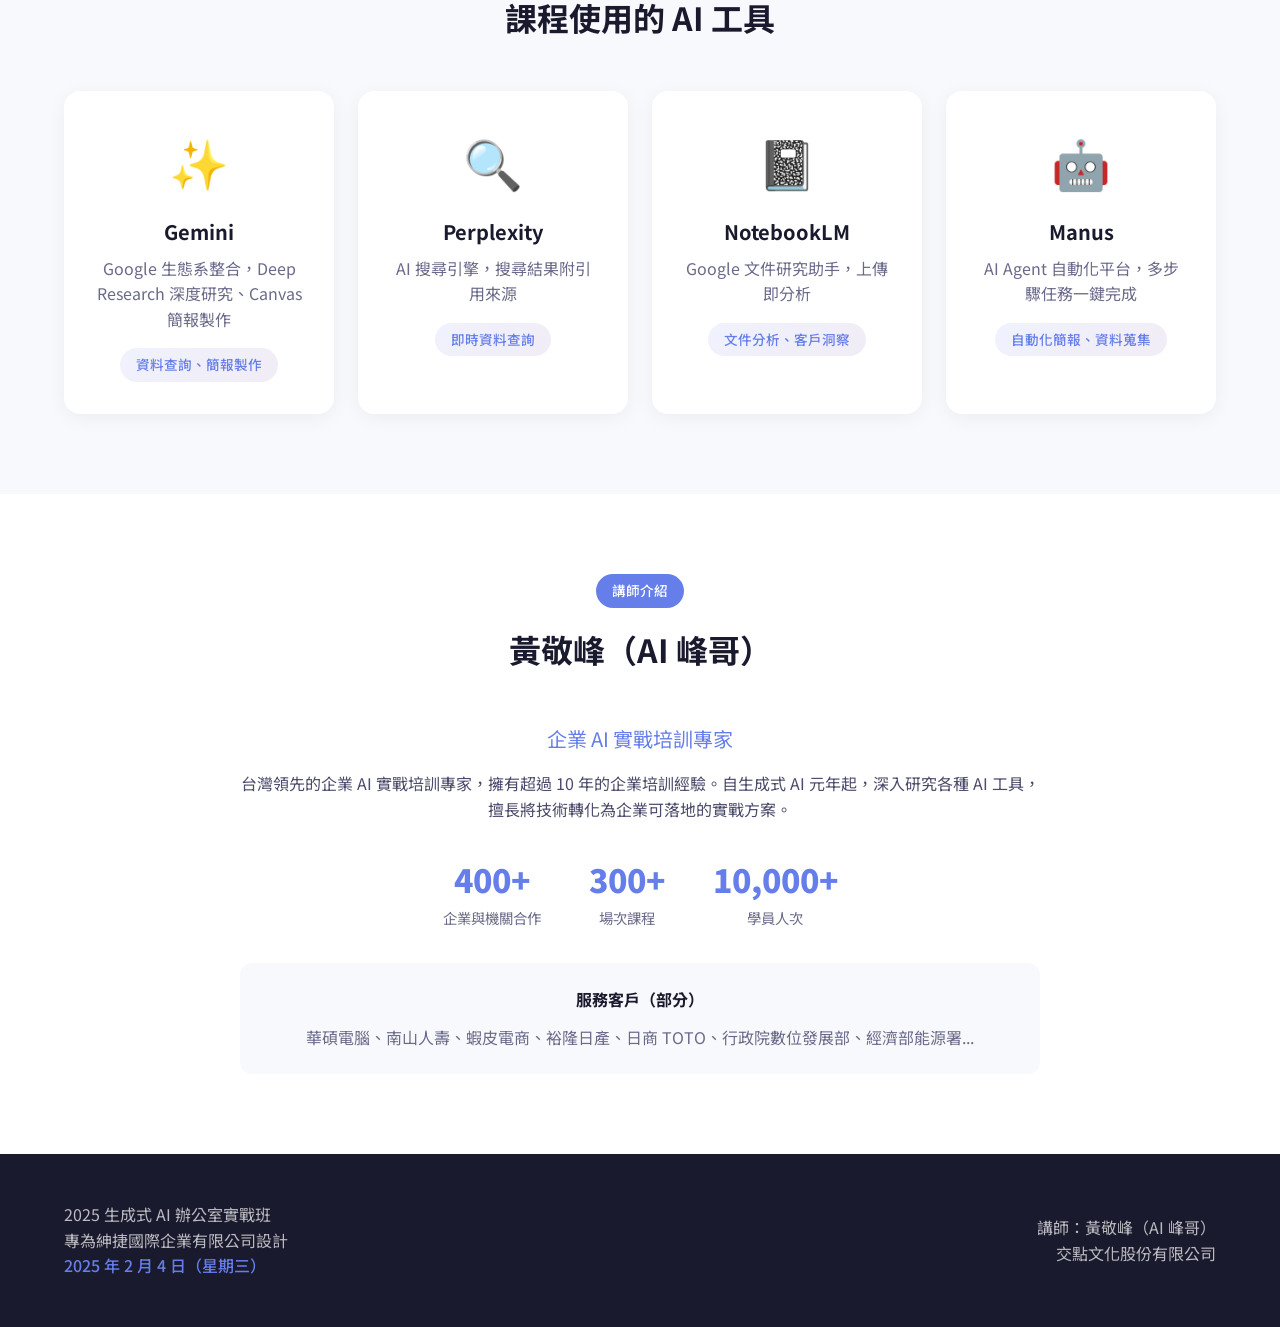
==== commit be415cf8: "feat: 新增 AI 使用道德與倫理專區 - 在第一單元加入「AI 使用道德與倫理準則」和「資訊查核與負責任的產出」 - 新增獨立的「負責任的 AI 使用」區塊，包含六大倫理準則 - 強調「你是機長" ====
--- a/index.html
+++ b/index.html
@@ -19,6 +19,7 @@
             </div>
             <ul class="nav-menu">
                 <li><a href="#features">課程特色</a></li>
+                <li><a href="#ethics">⚖️ 倫理準則</a></li>
                 <li><a href="#objectives">學習目標</a></li>
                 <li><a href="#curriculum">課程大綱</a></li>
                 <li><a href="#instructor">講師介紹</a></li>
@@ -165,6 +166,57 @@
         </div>
     </section>
 
+    <!-- Ethics Section -->
+    <section id="ethics" class="ethics">
+        <div class="container">
+            <div class="section-header">
+                <span class="section-tag">⚖️ 重要強調</span>
+                <h2 class="section-title">負責任的 AI 使用</h2>
+                <p class="section-desc">AI 是強大的工具，但使用者必須具備正確的道德觀念與判斷力</p>
+            </div>
+            <div class="ethics-grid">
+                <div class="ethics-card">
+                    <div class="ethics-icon">🔍</div>
+                    <h3>資訊查核</h3>
+                    <p>AI 可能產生錯誤資訊，使用前務必驗證事實與來源</p>
+                </div>
+                <div class="ethics-card">
+                    <div class="ethics-icon">🔒</div>
+                    <h3>隱私保護</h3>
+                    <p>不將機密資料、個資輸入 AI，保護企業與客戶隱私</p>
+                </div>
+                <div class="ethics-card">
+                    <div class="ethics-icon">©️</div>
+                    <h3>著作權尊重</h3>
+                    <p>AI 產出需注意智慧財產權，避免侵權風險</p>
+                </div>
+                <div class="ethics-card">
+                    <div class="ethics-icon">👤</div>
+                    <h3>人機分工</h3>
+                    <p>AI 輔助決策，但最終責任與判斷仍在人類</p>
+                </div>
+                <div class="ethics-card">
+                    <div class="ethics-icon">📋</div>
+                    <h3>透明揭露</h3>
+                    <p>適當揭露 AI 協助產出，維持專業誠信</p>
+                </div>
+                <div class="ethics-card">
+                    <div class="ethics-icon">⚠️</div>
+                    <h3>風險意識</h3>
+                    <p>了解 AI 局限性，避免過度依賴造成錯誤決策</p>
+                </div>
+            </div>
+            <div class="ethics-highlight">
+                <div class="highlight-icon">💡</div>
+                <div class="highlight-text">
+                    <strong>本課程核心理念</strong><br>
+                    「你是機長，AI 是機組人員」—— 方向與責任在你，AI 負責加速與輔助。<br>
+                    學會正確使用 AI，才能真正提升效率而不是製造問題。
+                </div>
+            </div>
+        </div>
+    </section>
+
     <!-- Objectives Section -->
     <section id="objectives" class="objectives">
         <div class="container">
@@ -251,11 +303,12 @@
                 <div class="curriculum-card-simple">
                     <span class="time-badge">09:00 - 10:00</span>
                     <div class="card-main">
-                        <h4>AI 趨勢 + 指令基礎</h4>
+                        <h4>AI 趨勢 + 使用倫理</h4>
                         <ul>
                             <li>2024-2025 AI 發展趨勢</li>
                             <li>企業 AI 應用現況</li>
-                            <li>好指令 vs 壞指令的差異</li>
+                            <li>⚖️ <strong>AI 使用道德與倫理準則</strong></li>
+                            <li>⚖️ <strong>資訊查核與負責任的產出</strong></li>
                         </ul>
                     </div>
                 </div>
--- a/css/style.css
+++ b/css/style.css
@@ -352,6 +352,101 @@
 
 .feature-card p {
     color: rgba(255, 255, 255, 0.8);
+}
+
+/* Ethics Section */
+.ethics {
+    padding: 80px 24px;
+    background: linear-gradient(135deg, #1a1a2e 0%, #2d2d4a 100%);
+    color: white;
+}
+
+.ethics .section-tag {
+    background: #f59e0b;
+    color: #1a1a2e;
+}
+
+.ethics .section-title {
+    color: white;
+}
+
+.ethics .section-desc {
+    color: rgba(255, 255, 255, 0.8);
+    font-size: 1.1rem;
+}
+
+.ethics-grid {
+    display: grid;
+    grid-template-columns: repeat(auto-fit, minmax(280px, 1fr));
+    gap: 20px;
+    margin-bottom: 40px;
+}
+
+.ethics-card {
+    background: rgba(255, 255, 255, 0.08);
+    backdrop-filter: blur(10px);
+    padding: 28px;
+    border-radius: 16px;
+    text-align: center;
+    transition: transform 0.3s, background 0.3s;
+    border: 1px solid rgba(255, 255, 255, 0.1);
+}
+
+.ethics-card:hover {
+    transform: translateY(-6px);
+    background: rgba(255, 255, 255, 0.12);
+}
+
+.ethics-icon {
+    font-size: 2.5rem;
+    margin-bottom: 16px;
+}
+
+.ethics-card h3 {
+    font-size: 1.15rem;
+    margin-bottom: 10px;
+    color: #f59e0b;
+}
+
+.ethics-card p {
+    color: rgba(255, 255, 255, 0.75);
+    font-size: 0.95rem;
+    line-height: 1.6;
+}
+
+.ethics-highlight {
+    display: flex;
+    align-items: flex-start;
+    gap: 20px;
+    background: linear-gradient(135deg, rgba(245, 158, 11, 0.2) 0%, rgba(245, 158, 11, 0.1) 100%);
+    padding: 28px 32px;
+    border-radius: 16px;
+    border: 2px solid rgba(245, 158, 11, 0.3);
+}
+
+.highlight-icon {
+    font-size: 2.5rem;
+    flex-shrink: 0;
+}
+
+.highlight-text {
+    color: rgba(255, 255, 255, 0.9);
+    font-size: 1.05rem;
+    line-height: 1.7;
+}
+
+.highlight-text strong {
+    color: #f59e0b;
+    display: block;
+    font-size: 1.15rem;
+    margin-bottom: 8px;
+}
+
+@media (max-width: 768px) {
+    .ethics-highlight {
+        flex-direction: column;
+        text-align: center;
+    }
 }
 
 /* Objectives Section */
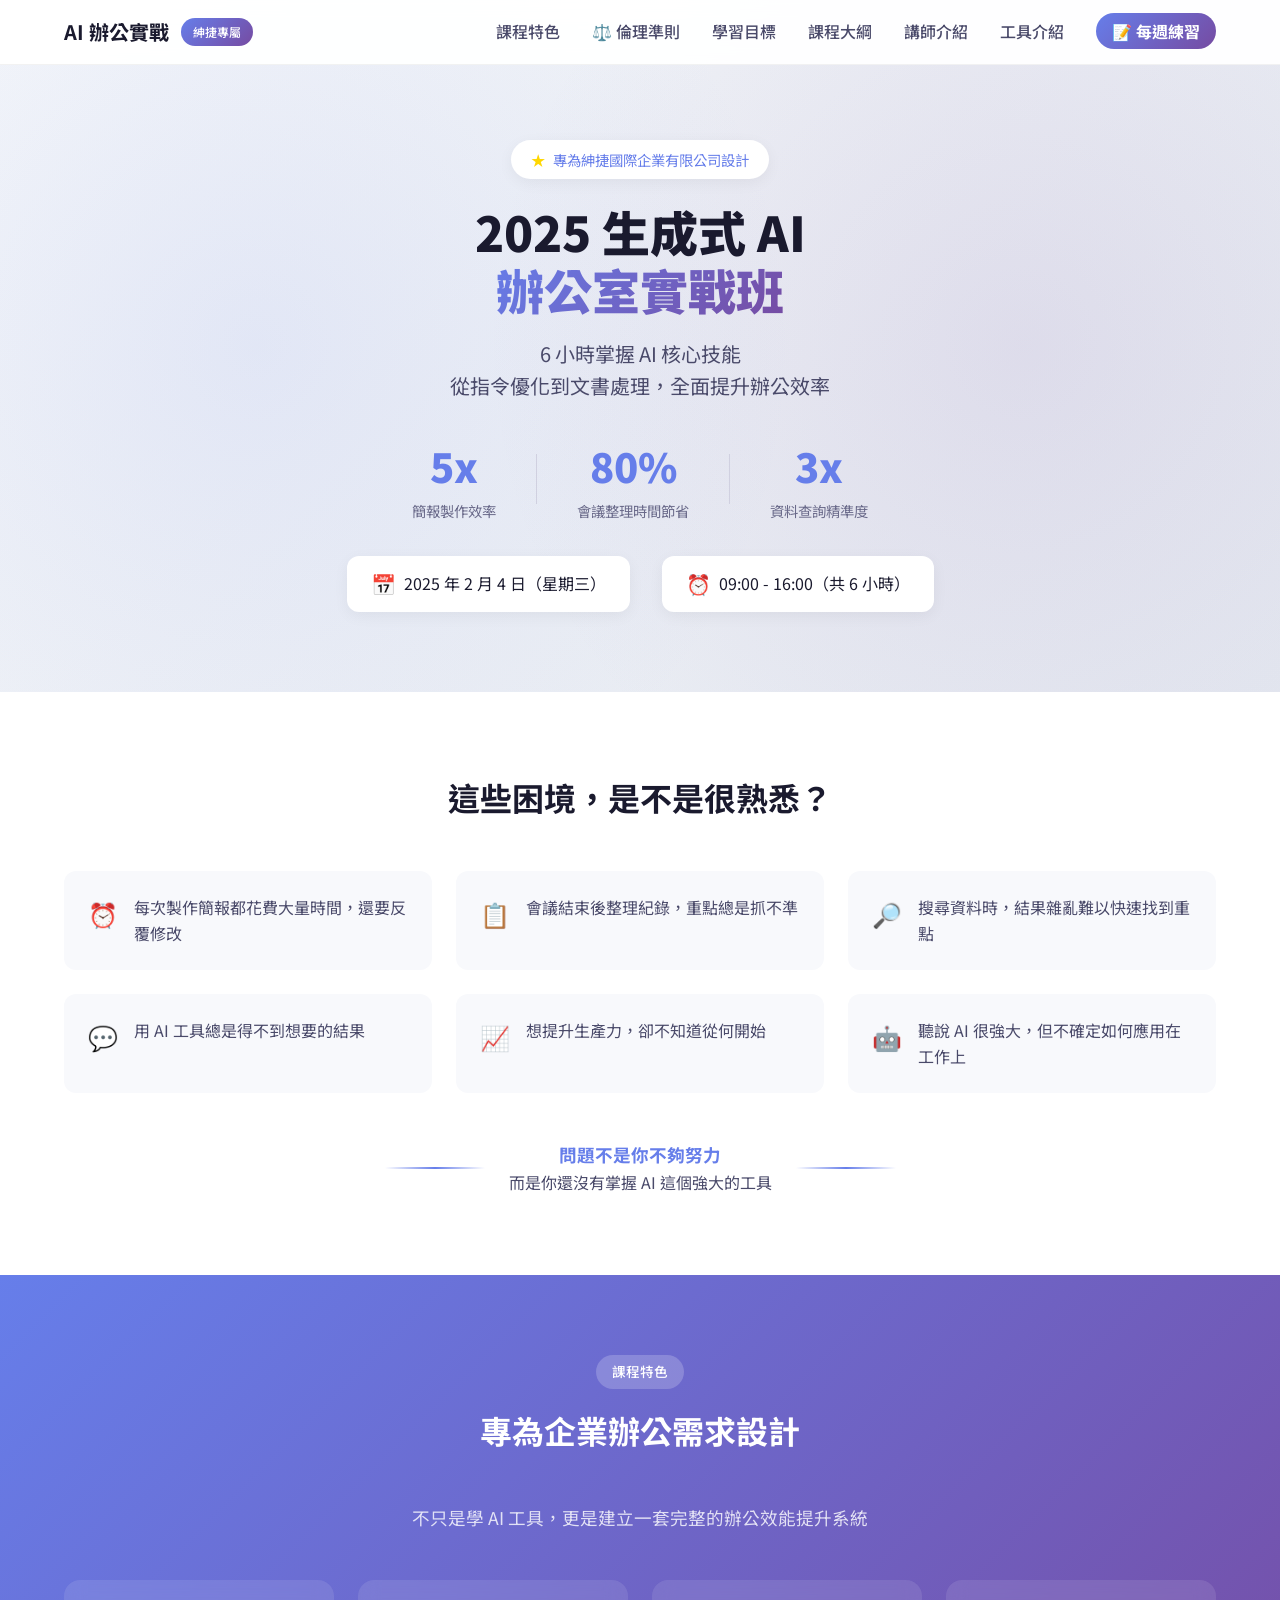
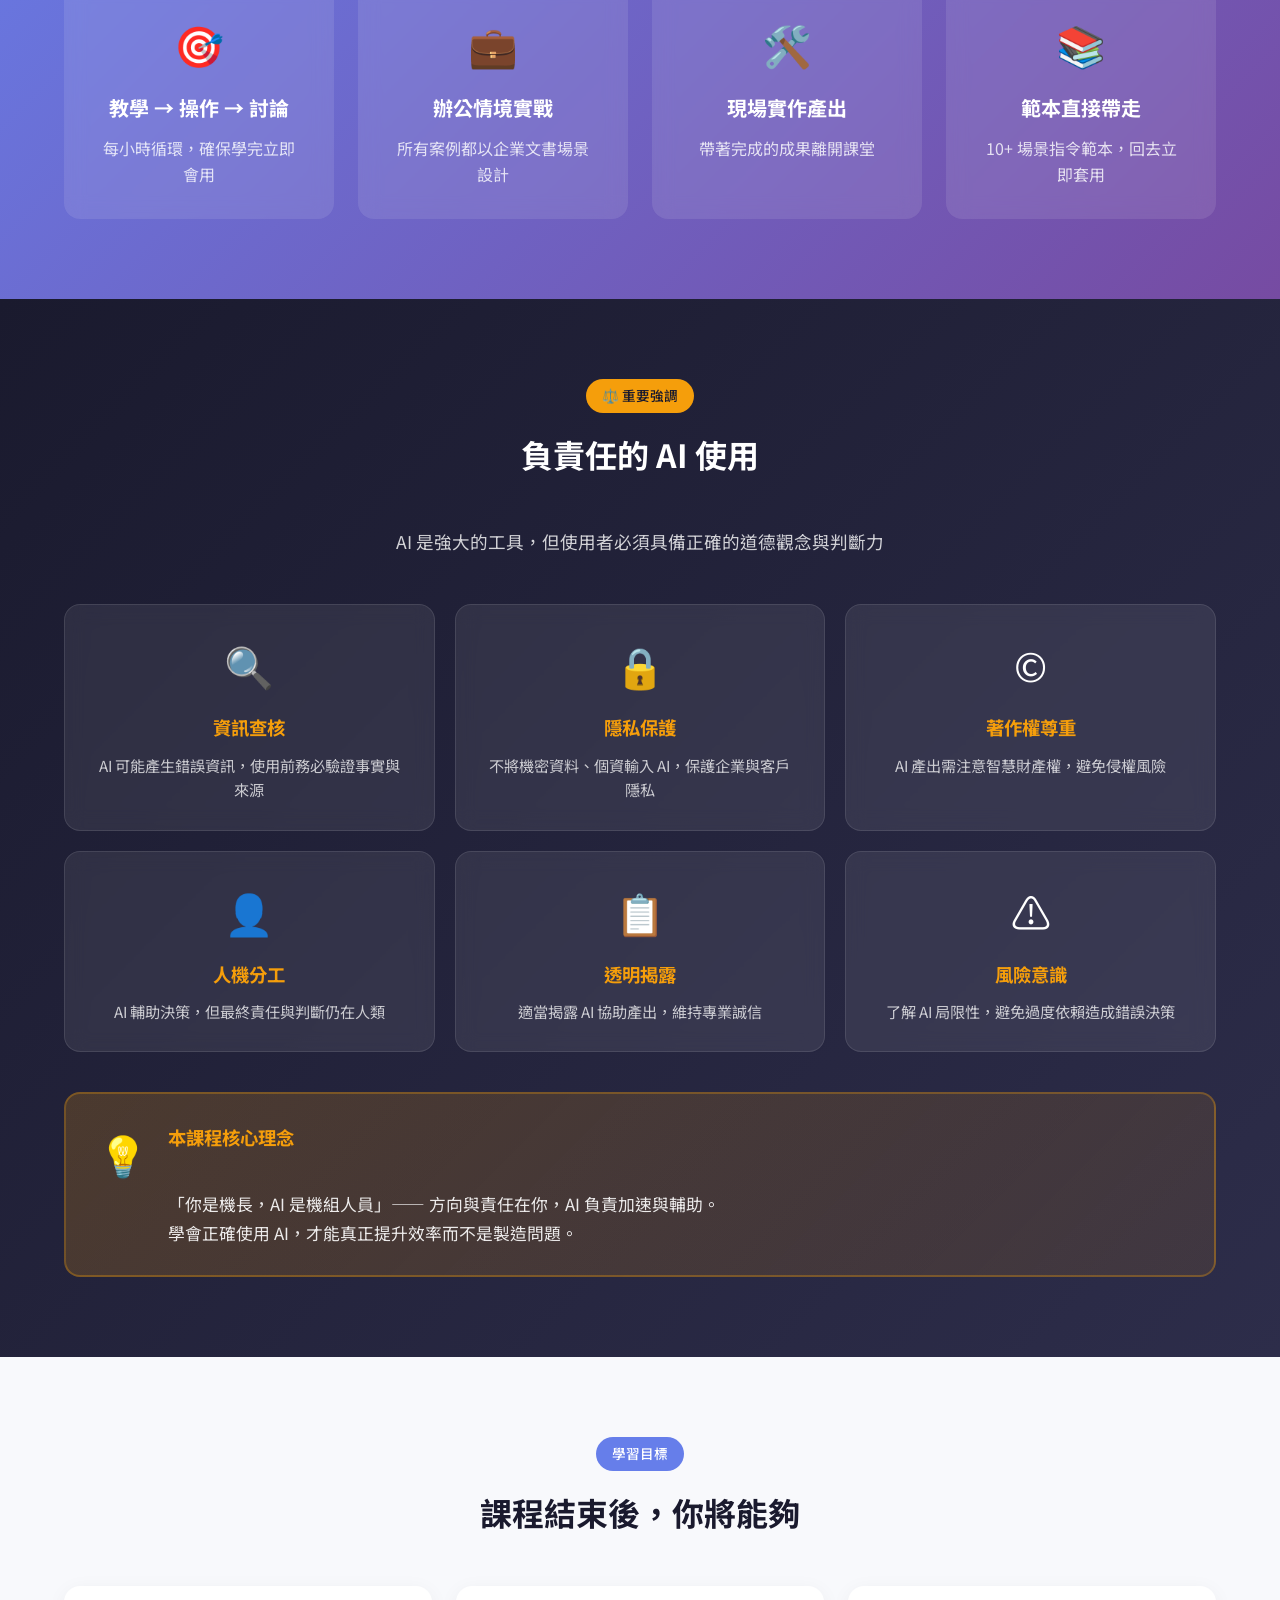
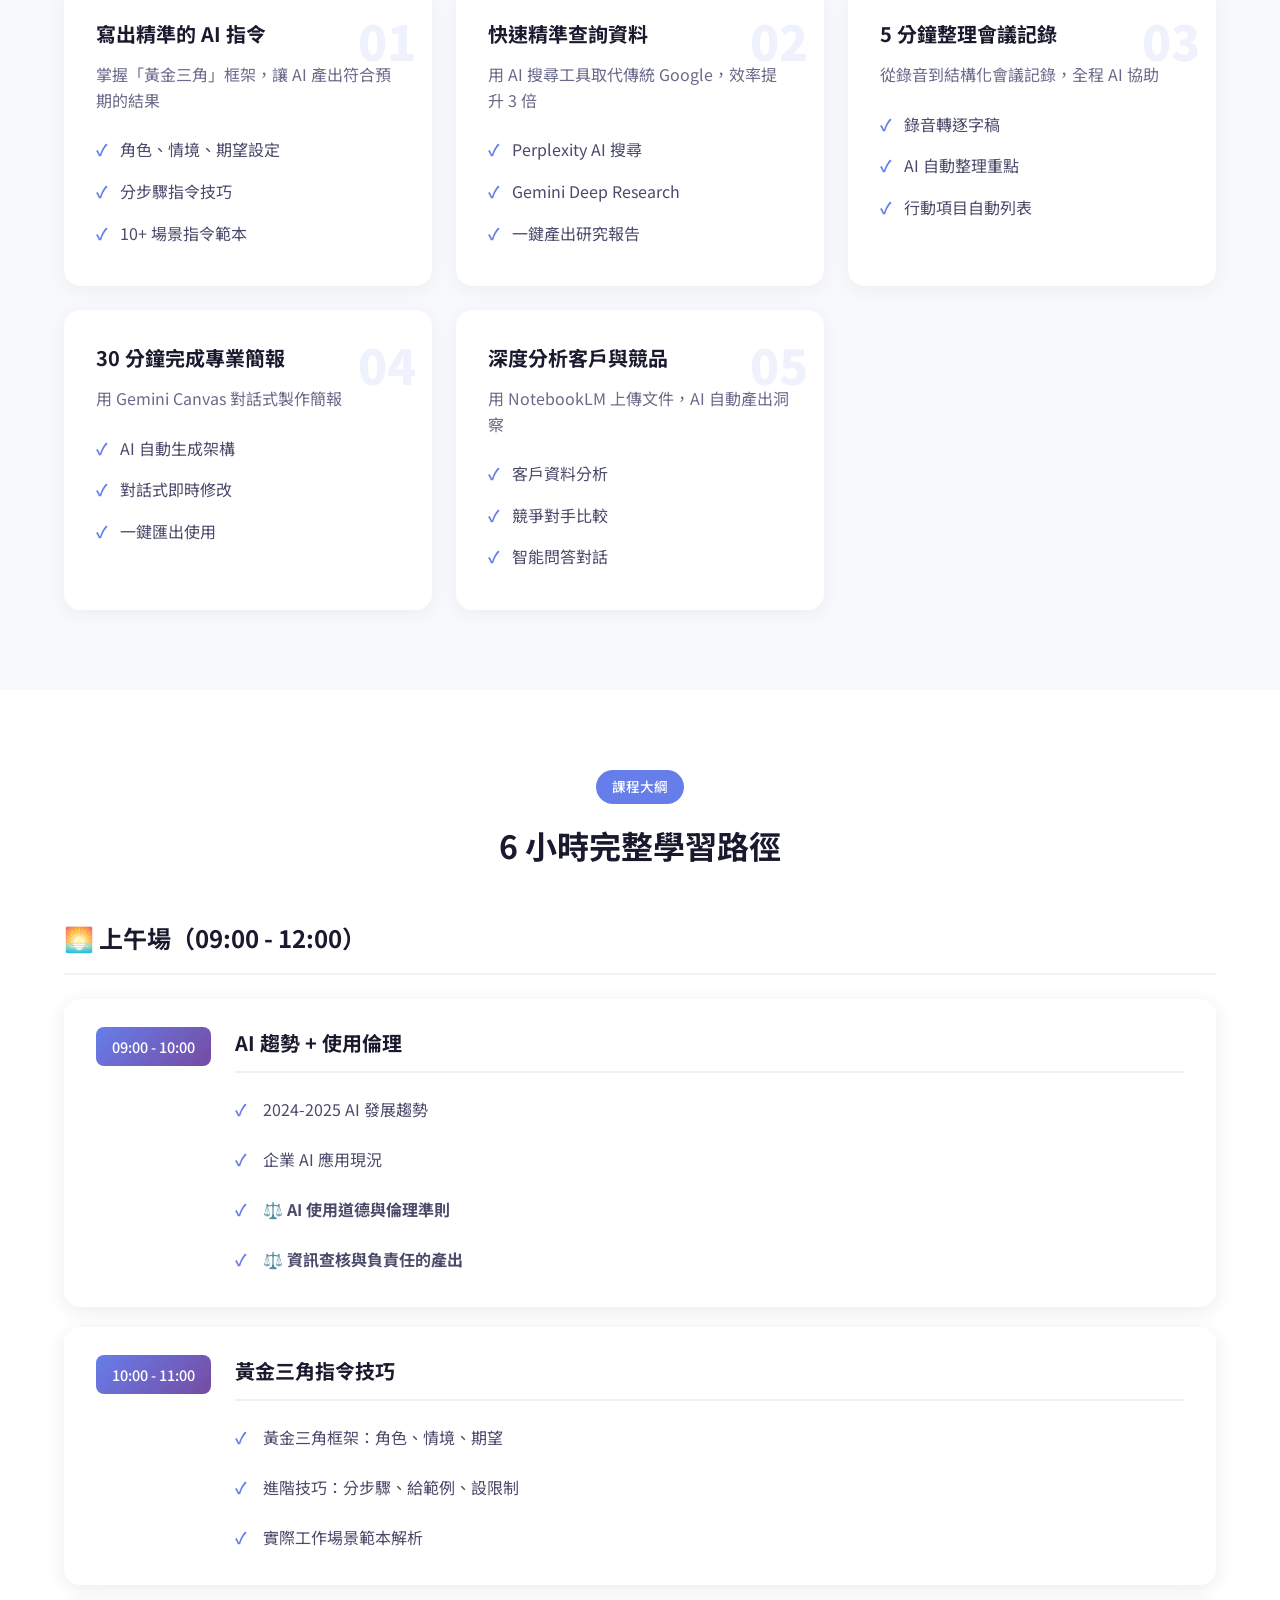
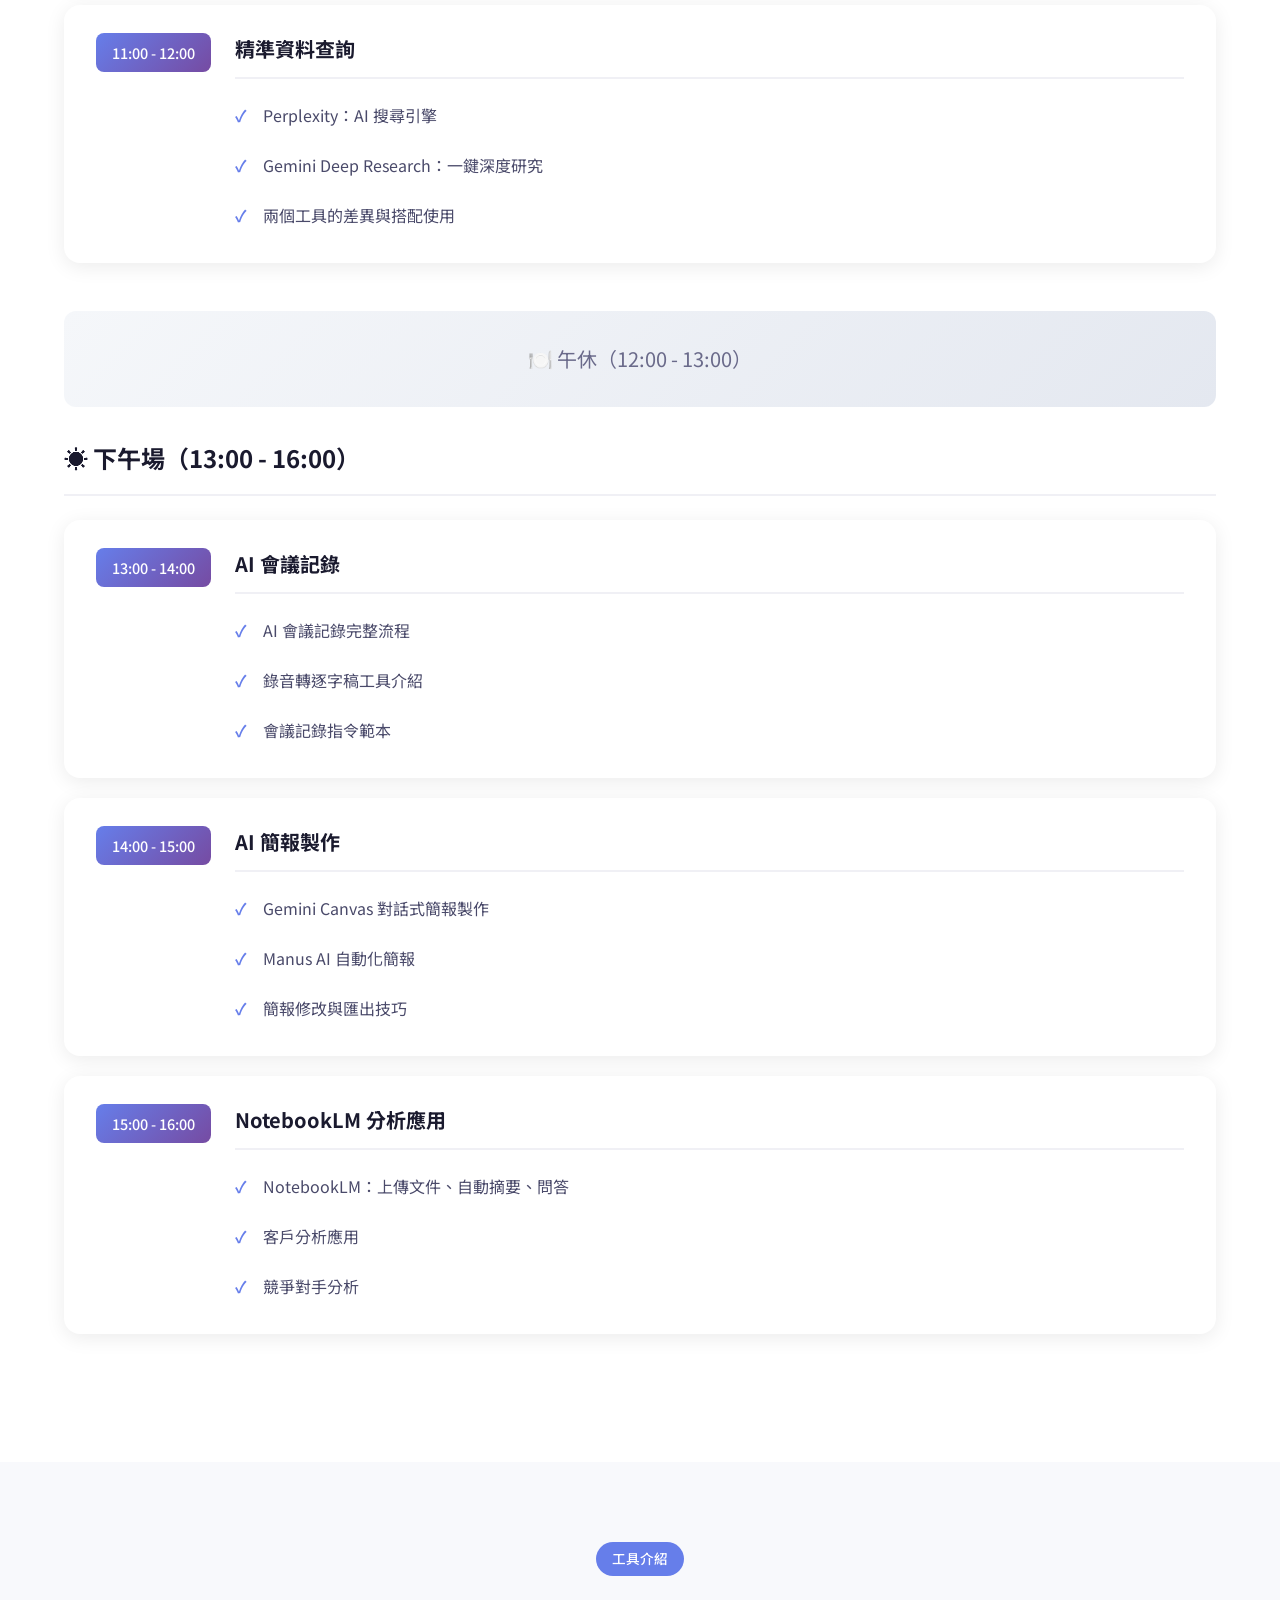
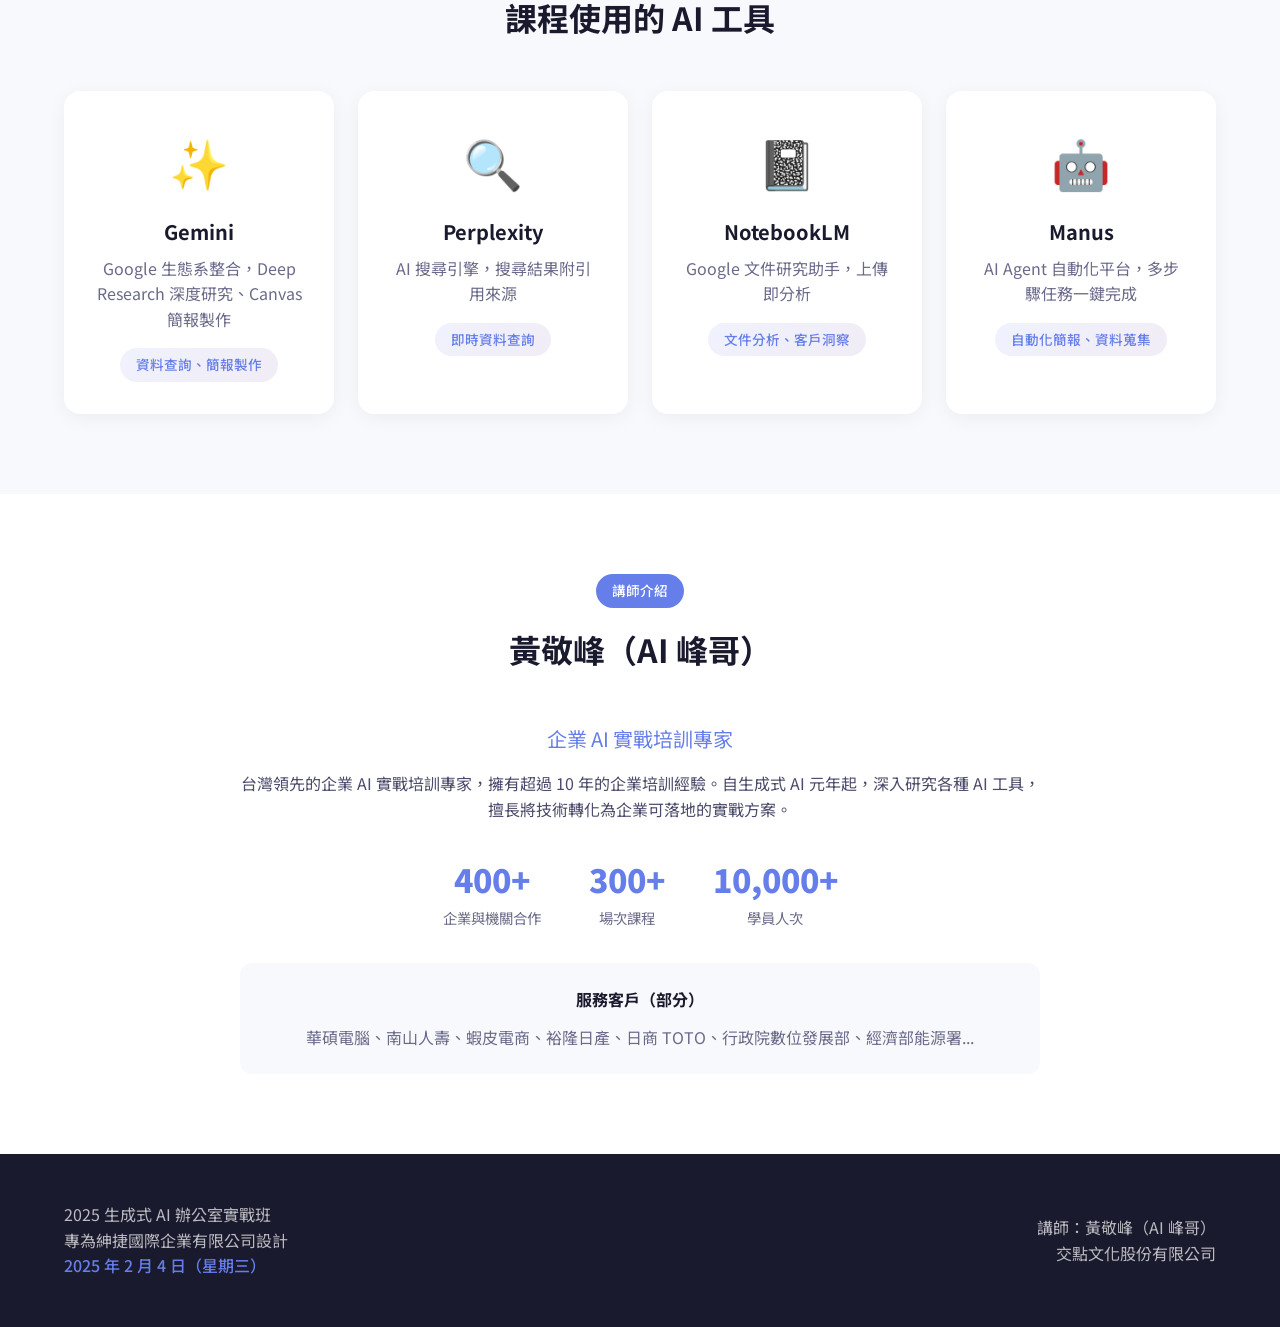
==== commit 7f82179a: "新增 8 週 AI 實戰練習課後作業頁面 - 新增 homework.html：48 題完整作業（8 週 × 一三五 × A/B 選一） - 更新 index.html 導覽列：加入「每週練習」按鈕連" ====
--- a/index.html
+++ b/index.html
@@ -24,6 +24,7 @@
                 <li><a href="#curriculum">課程大綱</a></li>
                 <li><a href="#instructor">講師介紹</a></li>
                 <li><a href="#tools">工具介紹</a></li>
+                <li><a href="homework.html" style="background: linear-gradient(135deg, #667eea, #764ba2); color: white; padding: 6px 16px; border-radius: 20px; font-weight: 700;">📝 每週練習</a></li>
             </ul>
             <div class="hamburger">
                 <span></span>
